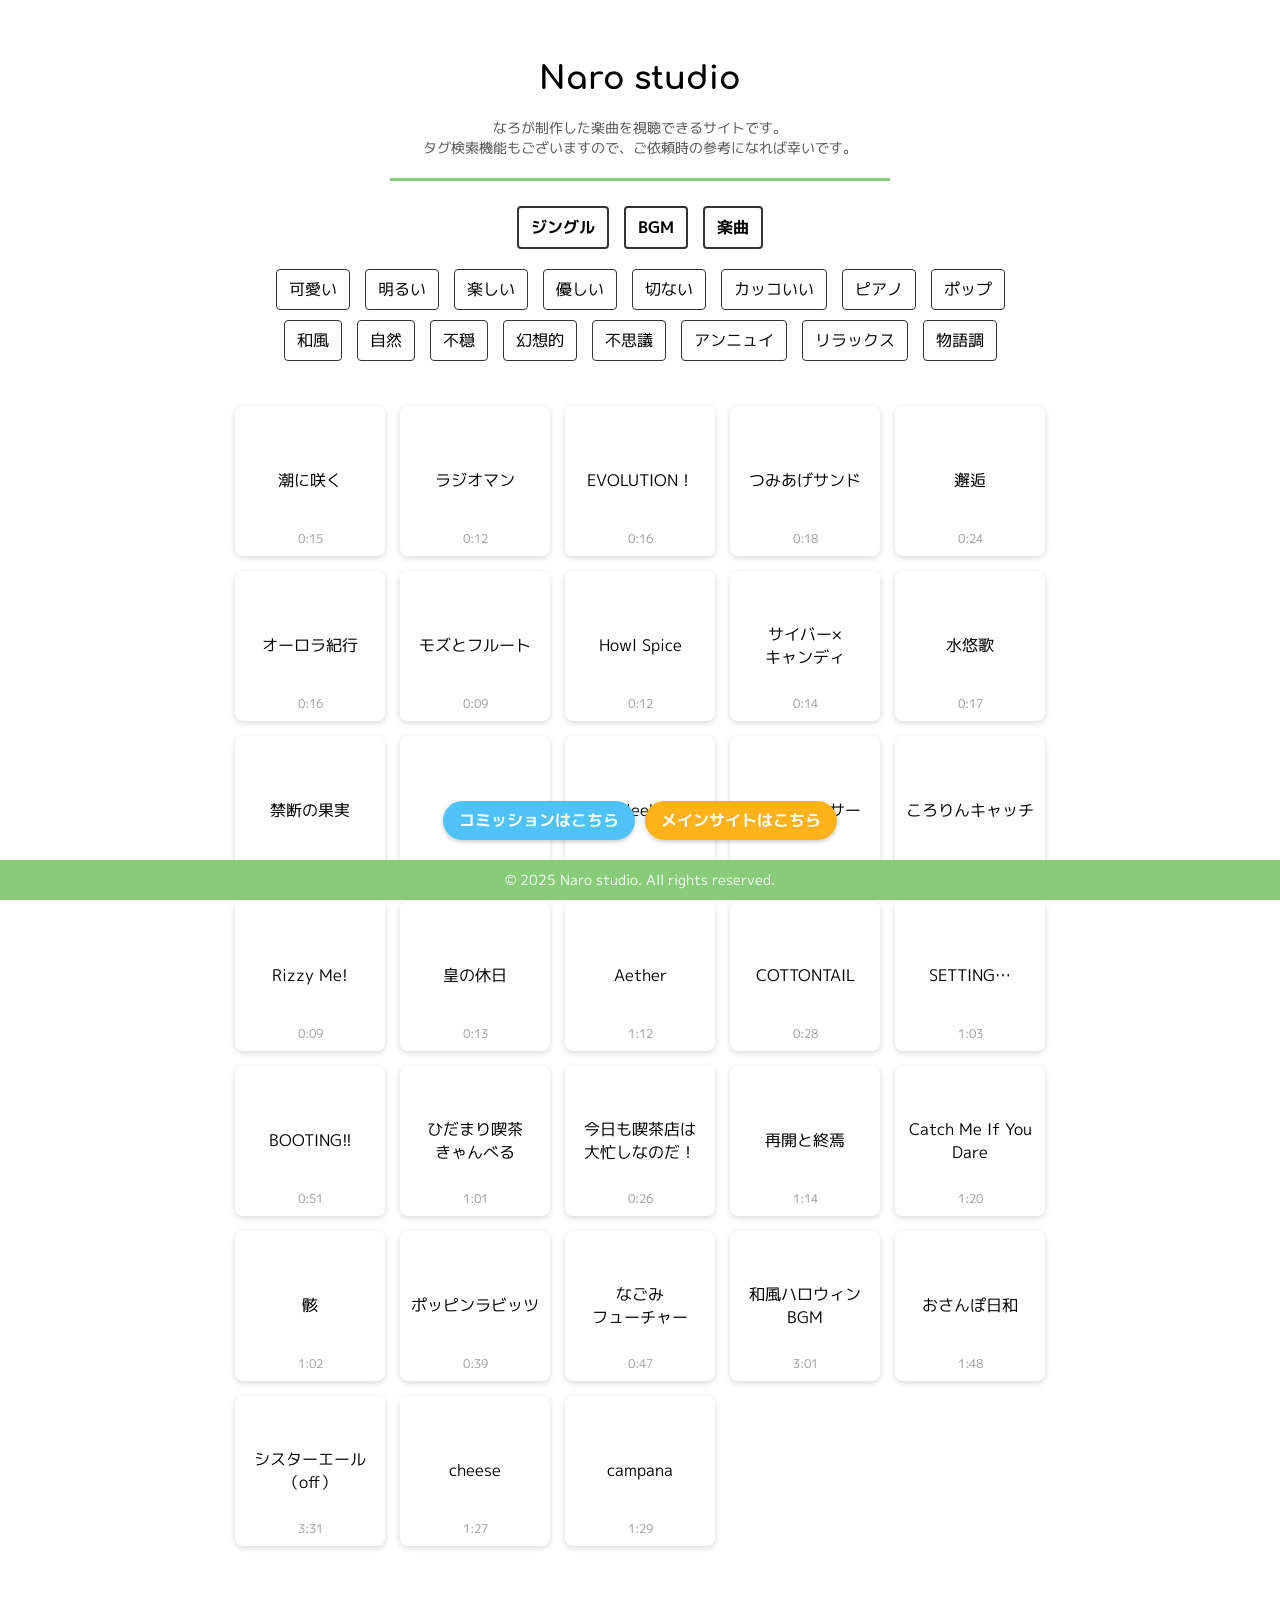
==== index.html @ 7b5757ef "Add files via upload" ====
<!DOCTYPE html> 
<html lang="ja">
<head>
  <meta charset="UTF-8" />
  <title>Naro studio</title>

  <!-- Comfortaa & M PLUS 1p フォント追加 -->
  <link href="https://fonts.googleapis.com/css2?family=Comfortaa&family=M+PLUS+1p&display=swap" rel="stylesheet">

  <style>
    body {
      font-family: 'M PLUS 1p', sans-serif;
      background: #ffffff;
      margin: 0;
      padding: 40px 0 80px;
      text-align: center;
    }
    h1 {
      font-family: 'Comfortaa', cursive;
    }
    .caption {
      margin-top: 8px;
      font-size: 14px;
      color: #555;
    }
    hr {
      border: none;
      height: 3px;
      width: 500px;
      background: #88cc7a;
      margin: 20px auto;
    }
    .tags {
      margin-bottom: 10px;
    }
    .tag-btn {
      display: inline-block;
      padding: 8px 12px;
      margin: 5px;
      border: 1px solid #333;
      border-radius: 4px;
      cursor: pointer;
      user-select: none;
    }
    .genre-btn {
      border-width: 2px;
      font-weight: bold;
    }
    .tag-btn.active {
      background: #333;
      color: #fff;
    }
    .grid {
      display: grid;
      grid-template-columns: repeat(5, 150px);
      gap: 15px;
      justify-content: center;
      margin: 20px auto;
    }
    .track {
      background: #fff;
      border: none;
      border-radius: 8px;
      width: 150px;
      height: 150px;
      display: flex;
      justify-content: center;
      align-items: center;
      cursor: pointer;
      position: relative;
      box-shadow: 0 2px 6px rgba(0,0,0,0.15);
      transition: box-shadow 0.3s ease;
    }
    .track:hover {
      background: #eee;
    }
    .track.playing {
      background: #ffffcc;
    }
    .playing-animation {
      display: none;
      position: absolute;
      bottom: 8px;
      right: 8px;
      width: 8px;
      height: 8px;
      border-radius: 50%;
      background: #99ff99;
      animation: blink 1s infinite;
    }
    @keyframes blink {
      0%, 50%, 100% { opacity: 1; }
      25%, 75% { opacity: 0; }
    }
    .duration {
      display: block;
      position: absolute;
      bottom: 8px;
      left: 50%;
      transform: translateX(-50%);
      font-size: 12px;
      color: #999;
    }
    audio { display: none; }

    .link-buttons {
      display: flex;
      justify-content: center;
      gap: 10px;
      position: fixed;
      bottom: 60px;
      left: 50%;
      transform: translateX(-50%);
      width: auto; /* 中央寄せ修正 */
    }
    .link-buttons a {
      display: inline-block;
      padding: 8px 16px;
      border-radius: 20px;
      text-decoration: none;
      font-weight: bold;
      color: white;
      box-shadow: 0 2px 4px rgba(0,0,0,0.2);
    }
    .link-buttons a.commission { background: #4FC3F7; }
    .link-buttons a.commission:hover { background: #29B6F6; }
    .link-buttons a.main-site { background: #ffb31a; }
    .link-buttons a.main-site:hover { background: orange; }

    footer {
      position: fixed;
      bottom: 0;
      left: 0;
      width: 100%;
      background: #88cc7a;
      color: #fff;
      padding: 10px 0;
      font-size: 14px;
    }
  </style>
  
</head>
<body>
<h1>Naro studio</h1>
<p class="caption">
  なろが制作した楽曲を視聴できるサイトです。
   <br>
  タグ検索機能もございますので、ご依頼時の参考になれば幸いです。
</p>

  <hr style="border: none; height: 3px; width: 500px; background: #88cc7a; margin: 20px auto;">

<div class="tags">
    <!-- 1段目: ジャンル -->
    <div class="tag-btn genre-btn" onclick="toggleTag(this)">ジングル</div>
    <div class="tag-btn genre-btn" onclick="toggleTag(this)">BGM</div>
    <div class="tag-btn genre-btn" onclick="toggleTag(this)">楽曲</div>
  </div>
    
  <div class="tags">
    <!-- 2段目: 音楽イメージ -->
    <div class="tag-btn" onclick="toggleTag(this)">可愛い</div> 
    <div class="tag-btn" onclick="toggleTag(this)">明るい</div>
    <div class="tag-btn" onclick="toggleTag(this)">楽しい</div> 
    <div class="tag-btn" onclick="toggleTag(this)">優しい</div> 
    <div class="tag-btn" onclick="toggleTag(this)">切ない</div>
    <div class="tag-btn" onclick="toggleTag(this)">カッコいい</div>
    <div class="tag-btn" onclick="toggleTag(this)">ピアノ</div>
    <div class="tag-btn" onclick="toggleTag(this)">ポップ</div>
    <br>
    <div class="tag-btn" onclick="toggleTag(this)">和風</div> 
    <div class="tag-btn" onclick="toggleTag(this)">自然</div> 
    <div class="tag-btn" onclick="toggleTag(this)">不穏</div> 
    <div class="tag-btn" onclick="toggleTag(this)">幻想的</div>
    <div class="tag-btn" onclick="toggleTag(this)">不思議</div>    
    <div class="tag-btn" onclick="toggleTag(this)">アンニュイ</div> 
    <div class="tag-btn" onclick="toggleTag(this)">リラックス</div> 
    <div class="tag-btn" onclick="toggleTag(this)">物語調</div> 
  </div>

  <div class="grid" id="trackGrid">
    <!-- 曲1-20 -->
    <!-- 各data-tagsを適切に変更してください -->
<div class="grid" id="trackGrid">
  <div class="track" data-tags="明るい 優しい 可愛い 自然 和風 幻想的 ジングル リラックス" onclick="playTrack('hamupi-')">潮に咲く
     <span class="playing-animation"></span>
    <span class="duration"></span>
    <audio id="hamupi-" src="music/hamupi-.mp3"></audio>
  </div>

   <div class="track" data-tags="ジングル カッコいい 楽しい" onclick="playTrack('ddd')">ラジオマン
     <span class="playing-animation"></span>
     <span class="duration"></span>
     <audio id="ddd" src="music/ddd.mp3"></audio>
  </div>

  <div class="track" data-tags="明るい 楽しい 可愛い ポップ ジングル" onclick="playTrack('jikiru')">EVOLUTION！
 <span class="playing-animation"></span>   
     <span class="duration"></span>
    <audio id="jikiru" src="music/jikiru.mp3"></audio>
  </div>  
  
 <div class="track" data-tags="ジングル 明るい 可愛い ピアノ ポップ リラックス 優しい" onclick="playTrack('sunatumino')">つみあげサンド
     <span class="playing-animation"></span>
 <span class="duration"></span>    
    <audio id="sunatumino" src="music/sunatumino.mp3"></audio>
  </div>  
  
  <div class="track" data-tags="優しい 切ない 自然 和風 ジングル ピアノ 物語調" onclick="playTrack('hirata')">邂逅
 <span class="playing-animation"></span>   
     <span class="duration"></span>
    <audio id="hirata" src="music/hirata.mp3"></audio>
  </div>
  
  <div class="track" data-tags="幻想的 自然 優しい" onclick="playTrack('kirakira_snow')">オーロラ紀行
 <span class="playing-animation"></span>    
 <span class="duration"></span>    
    <audio id="kirakira_snow" src="music/kirakira_snow.mp3"></audio>
  </div>

  <div class="track" data-tags="ジングル 優しい ピアノ 幻想的  リラックス 不思議" onclick="playTrack('piano_flute')">モズとフルート
     <span class="playing-animation"></span>
 <span class="duration"></span>    
    <audio id="piano_flute" src="music/piano_flute.mp3"></audio>
  </div>

  <div class="track" data-tags="ジングル 明るい 楽しい カッコいい ポップ" onclick="playTrack('sakuya')">Howl Spice
 <span class="playing-animation"></span>
 <span class="duration"></span>    
    <audio id="sakuya" src="music/sakuya.mp3"></audio>
  </div>

  <div class="track" data-tags="ジングル 明るい 楽しい 可愛い ポップ" onclick="playTrack('juna')">サイバー×
      <br>
    キャンディ
 <span class="playing-animation"></span>  
 <span class="duration"></span>    
    <audio id="juna" src="music/juna.mp3"></audio>
  </div>  
  
  <div class="track" data-tags="ジングル 明るい 優しい 可愛い 和風 自然" onclick="playTrack('suiren')">水悠歌
 <span class="playing-animation"></span>    
 <span class="duration"></span>    
    <audio id="suiren" src="music/suiren.mp3"></audio>
  </div>


  <div class="track" data-tags="ジングル 切ない 優しい ピアノ 物語調" onclick="playTrack('taketa')">禁断の果実
 <span class="playing-animation"></span>    
     <span class="duration"></span>
    <audio id="taketa" src="music/taketa.mp3"></audio>
  </div>

  <div class="track" data-tags="ジングル 優しい 和風" onclick="playTrack('wafu_yuttari')">晴る風
 <span class="playing-animation"></span>    
 <span class="duration"></span>    
    <audio id="wafu_yuttari" src="music/wafu_yuttari.mp3"></audio>
  </div>

    <div class="track" data-tags="ジングル 明るい 楽しい 可愛い ピアノ ポップ リラックス" onclick="playTrack('My Fleek Day')">My Fleek Day
     <span class="playing-animation"></span>
 <span class="duration"></span>    
    <audio id="My Fleek Day" src="music/My Fleek Day.mp3"></audio>
  </div>
  
 <div class="track" data-tags="楽しい カッコいい 明るい ジングル" onclick="playTrack('kaijo')">ブルーパンサー
 <span class="playing-animation"></span>
 <span class="duration"></span>    
    <audio id="kaijo" src="music/kaijo.mp3"></audio>
  </div>  

    <div class="track" data-tags="ジングル 明るい 優しい 可愛い ピアノ 和風" onclick="playTrack('yuiri')">ころりんキャッチ
       <span class="playing-animation"></span>
 <span class="duration"></span>      
      <audio id="yuiri" src="music/yuiri.mp3"></audio>
  </div>

    <div class="track" data-tags="ジングル 明るい 優しい 可愛い ピアノ 楽しい" onclick="playTrack('nono')">Rizzy Me!
       <span class="playing-animation"></span>
 <span class="duration"></span>      
      <audio id="nono" src="music/nono.mp3"></audio>
  </div>

    <div class="track" data-tags="ジングル 不穏 優しい 切ない ピアノ アンニュイ 不思議" onclick="playTrack('meio')">皇の休日
       <span class="playing-animation"></span>
 <span class="duration"></span>      
      <audio id="meio" src="music/meio.mp3"></audio>
  </div>
  
    <div class="track" data-tags="BGM 幻想的 可愛い 優しい 切ない リラックス" onclick="playTrack('ra-na1')">Aether
 <span class="playing-animation"></span>    
 <span class="duration"></span>    
    <audio id="ra-na1" src="music/ra-na1.mp3"></audio>
  </div>

    <div class="track" data-tags="BGM 明るい 優しい 楽しい ピアノ ポップ 可愛い 自然" onclick="playTrack('ra-na2')">COTTONTAIL
       <span class="playing-animation"></span>
 <span class="duration"></span>      
      <audio id="ra-na2" src="music/ra-na2.mp3"></audio>
  </div>  

      <div class="track" data-tags="BGM 明るい 優しい 楽しい ピアノ ポップ 可愛い 自然" onclick="playTrack('memememe_1')">SETTING…
       <span class="playing-animation"></span>
 <span class="duration"></span>      
      <audio id="memememe_1" src="music/memememe_1.mp3"></audio>
  </div>  

    <div class="track" data-tags="BGM 明るい 優しい 楽しい ピアノ ポップ 可愛い 自然" onclick="playTrack('memememe_2')">BOOTING!!
       <span class="playing-animation"></span>
 <span class="duration"></span>      
      <audio id="memememe_2" src="music/memememe_2.mp3"></audio>
  </div>  

      <div class="track" data-tags="BGM 明るい 優しい 楽しい ピアノ ポップ 可愛い" onclick="playTrack('somari1')">ひだまり喫茶
         <br>        
        きゃんべる
       <span class="playing-animation"></span>
 <span class="duration"></span>      
      <audio id="somari1" src="music/somari1.mp3"></audio>
  </div>  

    <div class="track" data-tags="BGM 明るい 楽しい ピアノ ポップ 可愛い" onclick="playTrack('somari2')">今日も喫茶店は
       <br>
      大忙しなのだ！
       <span class="playing-animation"></span>
 <span class="duration"></span>      
      <audio id="somari2" src="music/somari2.mp3"></audio>
  </div>  
    
  
<div class="track" data-tags="BGM 切ない カッコいい ピアノ 不穏 幻想的 アンニュイ 物語調 自然" onclick="playTrack('arajiru')">再開と終焉
   <span class="playing-animation"></span>
   <span class="duration"></span>
   <audio id="arajiru" src="music/arajiru.mp3"></audio>
</div>

<div class="track" data-tags="BGM  明るい 切ない カッコいい 不穏 楽しい アンニュイ 物語調" onclick="playTrack('arajiru_kaito')">Catch Me If You Dare
   <span class="playing-animation"></span>
   <span class="duration"></span>
   <audio id="arajiru_kaito" src="music/arajiru_kaito.mp3"></audio>
</div>

  <div class="track" data-tags="BGM カッコいい 不穏 幻想的 不思議 アンニュイ 物語調 " onclick="playTrack('arajiru_huon')">骸
   <span class="playing-animation"></span>
   <span class="duration"></span>
   <audio id="arajiru_huon" src="music/arajiru_huon.mp3"></audio>
</div>

  
  <div class="track" data-tags="BGM 明るい 楽しい 可愛い ポップ" onclick="playTrack('27')">ポッピンラビッツ
      <span class="duration"></span>
      <span class="playing-animation"></span>
      <audio id="27" src="music/27.mp3"></audio>
  </div>

 <div class="track" data-tags="明るい 楽しい ポップ 和風 BGM リラックス" onclick="playTrack('miyabi')">なごみ
    <br>
    フューチャー
 <span class="playing-animation"></span>    
 <span class="duration"></span>    
    <audio id="miyabi" src="music/miyabi.mp3"></audio>
  </div>
  
  <div class="track" data-tags="BGM 楽しい ポップ 和風 不穏" onclick="playTrack('yoreisai')">和風ハロウィン
     <br>
    BGM
     <span class="playing-animation"></span>
 <span class="duration"></span>    
    <audio id="yoreisai" src="music/yoreisai.mp3"></audio>
  </div>

      <div class="track" data-tags="BGM 楽曲 可愛い 優しい 明るい 優しい 楽しい ピアノ ポップ リラックス" onclick="playTrack('osanpo')">おさんぽ日和
 <span class="playing-animation"></span>
 <span class="duration"></span>        
    <audio id="osanpo" src="music/osanpo.mp3"></audio>
  </div>
  
  <div class="track" data-tags="楽曲 明るい 優しい 楽しい 可愛い ピアノ ポップ 物語調 リラックス" onclick="playTrack('sister_off')">シスターエール（off）
     <span class="playing-animation"></span>
 <span class="duration"></span>    
    <audio id="sister_off" src="music/sister_off.mp3"></audio>
  </div>
  
  <div class="track" data-tags="楽曲 明るい 楽しい 可愛い ポップ" onclick="playTrack('cheese2025')">cheese
  
 <span class="playing-animation"></span>    
 <span class="duration"></span>    
    <audio id="cheese2025" src="music/cheese2025.mp3"></audio>
  </div>

    <div class="track" data-tags="楽曲 明るい 優しい 楽しい ピアノ ポップ 可愛い" onclick="playTrack('kampana')">campana
    
       <span class="playing-animation"></span>
 <span class="duration"></span>      
      <audio id="kampana" src="music/kampana.mp3"></audio>
  </div>

  
<div class="link-buttons">
  <a href="https://tsunagu.cloud/users/nar8ran" target="_blank" class="commission">コミッションはこちら</a>
  <a href="https://lit.link/nar8ran" target="_blank" class="main-site">メインサイトはこちら</a>
</div>

  <footer>
    © 2025 Naro studio. All rights reserved.
  </footer>

<script>
 const selectedTags = [];
  let currentAudio = null;
  let currentTrackDiv = null;

  function playTrack(id) {
    const audio = document.getElementById(id);
    const trackDiv = audio.parentElement;
    const anim = trackDiv.querySelector('.playing-animation');

    if (currentAudio === audio) {
      if (!audio.paused) {
        audio.pause();
        audio.currentTime = 0;
        trackDiv.classList.remove('playing');
        if (anim) anim.style.display = 'none';
        currentAudio = null;
        currentTrackDiv = null;
      } else {
        audio.play();
        trackDiv.classList.add('playing');
        if (anim) anim.style.display = 'inline-block';
        currentAudio = audio;
        currentTrackDiv = trackDiv;
      }
    } else {
      if (currentAudio) {
        currentAudio.pause();
        currentAudio.currentTime = 0;
        if (currentTrackDiv) {
          currentTrackDiv.classList.remove('playing');
          const prevAnim = currentTrackDiv.querySelector('.playing-animation');
          if (prevAnim) prevAnim.style.display = 'none';
        }
      }
      audio.play();
      trackDiv.classList.add('playing');
      if (anim) anim.style.display = 'inline-block';
      currentAudio = audio;
      currentTrackDiv = trackDiv;
    }
  }

  function toggleTag(btn) {
    const tag = btn.textContent;
    if (btn.classList.contains('active')) {
      btn.classList.remove('active');
      const index = selectedTags.indexOf(tag);
      if (index > -1) selectedTags.splice(index, 1);
    } else {
      btn.classList.add('active');
      selectedTags.push(tag);
    }
    filterTracks();
  }

  function filterTracks() {
    const tracks = document.getElementsByClassName('track');
    for (let i = 0; i < tracks.length; i++) {
      const tags = tracks[i].getAttribute('data-tags').split(' ');
      const hasAll = selectedTags.every(t => tags.includes(t));
      tracks[i].style.display = hasAll || selectedTags.length === 0 ? '' : 'none';
    }
  }

  document.addEventListener('DOMContentLoaded', function() {
    const tracks = document.querySelectorAll('.track');
    tracks.forEach(track => {
      const audio = track.querySelector('audio');
      const durationSpan = track.querySelector('.duration');

      audio.addEventListener('loadedmetadata', () => {
        const duration = audio.duration;
        const minutes = Math.floor(duration / 60);
        const seconds = Math.floor(duration % 60).toString().padStart(2, '0');
        durationSpan.textContent = `${minutes}:${seconds}`;
      });
    });
  });
</script>
</body>
</html>
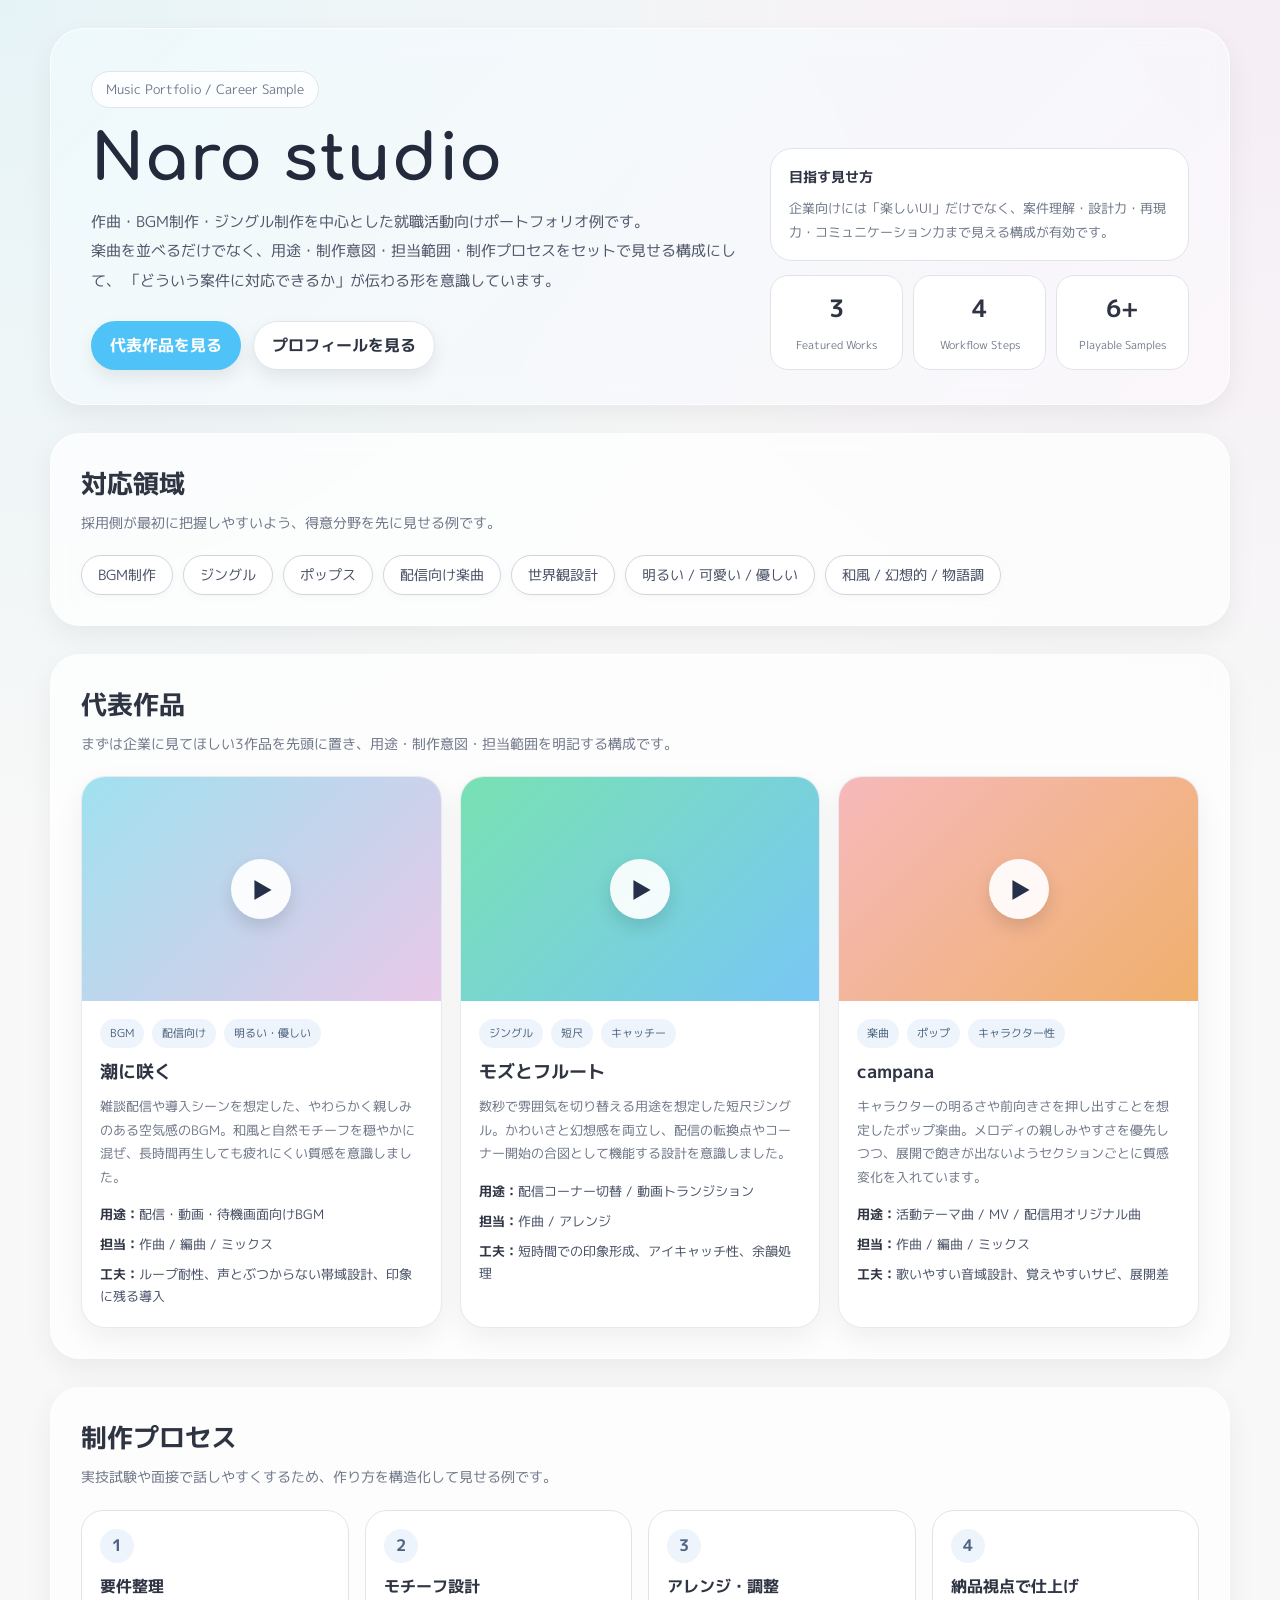
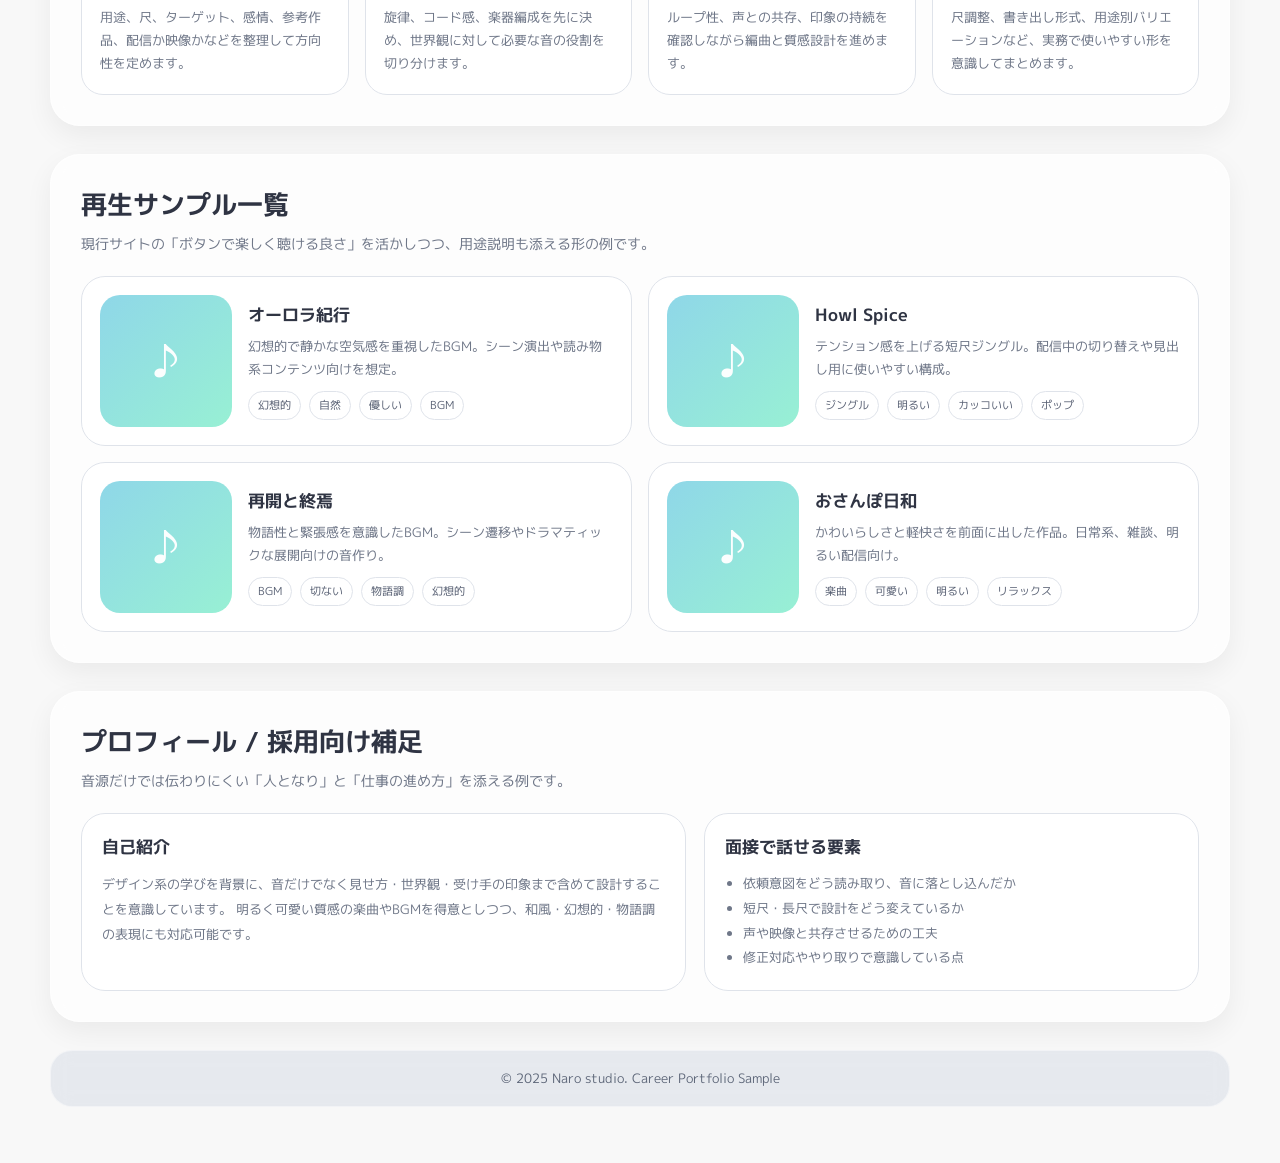
==== commit bf0f6afa: "Update index.html" ====
--- a/index.html
+++ b/index.html
@@ -1,489 +1,773 @@
-<!DOCTYPE html> 
+<!DOCTYPE html>
 <html lang="ja">
 <head>
   <meta charset="UTF-8" />
-  <title>Naro studio</title>
-
-  <!-- Comfortaa & M PLUS 1p フォント追加 -->
-  <link href="https://fonts.googleapis.com/css2?family=Comfortaa&family=M+PLUS+1p&display=swap" rel="stylesheet">
-
+  <meta name="viewport" content="width=device-width, initial-scale=1.0" />
+  <title>Naro studio | Career Portfolio Sample</title>
+  <link href="https://fonts.googleapis.com/css2?family=Comfortaa:wght@400;700&family=M+PLUS+1p:wght@400;500;700&display=swap" rel="stylesheet">
   <style>
+    :root {
+      --bg: #f8f8f8;
+      --surface: rgba(255,255,255,0.82);
+      --surface-strong: #ffffff;
+      --text: #2f3443;
+      --muted: #6f7788;
+      --line: #dfe3ea;
+      --line-strong: #cfd5df;
+      --shadow: 0 10px 28px rgba(0, 0, 0, 0.06);
+      --shadow-hover: 0 14px 30px rgba(0, 0, 0, 0.1);
+      --accent-blue: #4FC3F7;
+      --accent-yellow: #ffb31a;
+      --accent-soft: #eef4fb;
+      --featured: linear-gradient(135deg, #9fe1ef 0%, #e8c8e9 100%);
+      --featured-2: linear-gradient(135deg, #78e1b2 0%, #79c7f5 100%);
+      --featured-3: linear-gradient(135deg, #f6b9ba 0%, #f0b06c 100%);
+    }
+
+    * { box-sizing: border-box; }
+
+    html { scroll-behavior: smooth; }
+
     body {
+      margin: 0;
       font-family: 'M PLUS 1p', sans-serif;
-      background: #ffffff;
+      background:
+        radial-gradient(circle at top left, rgba(159,225,239,0.20), transparent 28%),
+        radial-gradient(circle at top right, rgba(232,200,233,0.22), transparent 26%),
+        var(--bg);
+      color: var(--text);
+      padding: 28px 20px 56px;
+    }
+
+    a { color: inherit; }
+
+    .page {
+      width: min(1180px, 100%);
+      margin: 0 auto;
+    }
+
+    .hero {
+      position: relative;
+      overflow: hidden;
+      padding: 42px 40px 34px;
+      background: rgba(255,255,255,0.72);
+      backdrop-filter: blur(12px);
+      -webkit-backdrop-filter: blur(12px);
+      border: 1px solid rgba(255,255,255,0.55);
+      border-radius: 34px;
+      box-shadow: var(--shadow);
+    }
+
+    .hero::before {
+      content: '';
+      position: absolute;
+      inset: 0;
+      background: linear-gradient(135deg, rgba(159,225,239,0.12), rgba(232,200,233,0.10));
+      pointer-events: none;
+    }
+
+    .hero-inner {
+      position: relative;
+      z-index: 1;
+      display: grid;
+      grid-template-columns: 1.4fr 0.9fr;
+      gap: 28px;
+      align-items: end;
+    }
+
+    .eyebrow {
+      display: inline-flex;
+      align-items: center;
+      gap: 10px;
+      min-height: 36px;
+      padding: 8px 14px;
+      border: 1px solid var(--line);
+      border-radius: 999px;
+      background: rgba(255,255,255,0.78);
+      color: var(--muted);
+      font-size: 13px;
+    }
+
+    h1 {
+      margin: 18px 0 14px;
+      font-family: 'Comfortaa', cursive;
+      font-size: clamp(42px, 6vw, 64px);
+      line-height: 1.05;
+      color: #222a3b;
+      letter-spacing: 0.02em;
+    }
+
+    .lead {
       margin: 0;
-      padding: 40px 0 80px;
+      max-width: 700px;
+      color: #4f5668;
+      line-height: 1.95;
+      font-size: 15px;
+    }
+
+    .hero-actions {
+      display: flex;
+      gap: 12px;
+      flex-wrap: wrap;
+      margin-top: 26px;
+    }
+
+    .btn {
+      display: inline-flex;
+      align-items: center;
+      justify-content: center;
+      min-height: 46px;
+      padding: 12px 18px;
+      border-radius: 999px;
+      text-decoration: none;
+      font-weight: 700;
+      border: 1px solid transparent;
+      box-shadow: 0 8px 18px rgba(0,0,0,0.08);
+      transition: transform 0.2s ease, box-shadow 0.2s ease, background 0.2s ease;
+    }
+
+    .btn:hover {
+      transform: translateY(-1px);
+      box-shadow: 0 12px 22px rgba(0,0,0,0.12);
+    }
+
+    .btn-primary {
+      background: var(--accent-blue);
+      color: #fff;
+    }
+
+    .btn-secondary {
+      background: #fff;
+      color: var(--text);
+      border-color: var(--line);
+    }
+
+    .hero-summary {
+      display: grid;
+      gap: 14px;
+    }
+
+    .mini-card {
+      background: rgba(255,255,255,0.88);
+      border: 1px solid var(--line);
+      border-radius: 22px;
+      padding: 18px 18px 16px;
+    }
+
+    .mini-card h3 {
+      margin: 0 0 10px;
+      font-size: 14px;
+    }
+
+    .mini-card p {
+      margin: 0;
+      font-size: 13px;
+      line-height: 1.8;
+      color: var(--muted);
+    }
+
+    .mini-metrics {
+      display: grid;
+      grid-template-columns: repeat(3, 1fr);
+      gap: 10px;
+    }
+
+    .metric {
+      background: rgba(255,255,255,0.88);
+      border: 1px solid var(--line);
+      border-radius: 18px;
+      padding: 14px 10px;
       text-align: center;
     }
-    h1 {
-      font-family: 'Comfortaa', cursive;
-    }
-    .caption {
-      margin-top: 8px;
+
+    .metric strong {
+      display: block;
+      font-size: 24px;
+      margin-bottom: 6px;
+    }
+
+    .metric span {
+      font-size: 11px;
+      color: var(--muted);
+    }
+
+    .section {
+      margin-top: 28px;
+      background: rgba(255,255,255,0.7);
+      backdrop-filter: blur(10px);
+      -webkit-backdrop-filter: blur(10px);
+      border: 1px solid rgba(255,255,255,0.55);
+      border-radius: 30px;
+      box-shadow: var(--shadow);
+      padding: 30px;
+    }
+
+    .section-header {
+      display: flex;
+      align-items: end;
+      justify-content: space-between;
+      gap: 16px;
+      margin-bottom: 20px;
+      flex-wrap: wrap;
+    }
+
+    .section-header h2 {
+      margin: 0;
+      font-size: 26px;
+    }
+
+    .section-header p {
+      margin: 8px 0 0;
+      color: var(--muted);
       font-size: 14px;
-      color: #555;
-    }
-    hr {
-      border: none;
-      height: 3px;
-      width: 500px;
-      background: #88cc7a;
-      margin: 20px auto;
-    }
-    .tags {
+      line-height: 1.8;
+    }
+
+    .chip-row {
+      display: flex;
+      flex-wrap: wrap;
+      gap: 10px;
+    }
+
+    .chip {
+      display: inline-flex;
+      align-items: center;
+      justify-content: center;
+      min-height: 40px;
+      padding: 8px 16px;
+      border-radius: 999px;
+      background: #fff;
+      border: 1px solid var(--line-strong);
+      font-size: 14px;
+      color: #495166;
+      box-shadow: 0 2px 8px rgba(0,0,0,0.03);
+    }
+
+    .featured-grid {
+      display: grid;
+      grid-template-columns: repeat(3, minmax(0, 1fr));
+      gap: 18px;
+    }
+
+    .featured-card {
+      background: var(--surface-strong);
+      border-radius: 24px;
+      overflow: hidden;
+      box-shadow: var(--shadow);
+      transition: transform 0.22s ease, box-shadow 0.22s ease;
+      border: 1px solid rgba(223,227,234,0.75);
+    }
+
+    .featured-card:hover {
+      transform: translateY(-3px);
+      box-shadow: var(--shadow-hover);
+    }
+
+    .featured-visual {
+      aspect-ratio: 16 / 10;
+      position: relative;
+      display: flex;
+      align-items: center;
+      justify-content: center;
+      color: rgba(255,255,255,0.95);
+      font-size: 54px;
+      font-weight: 700;
+    }
+
+    .featured-visual.featured-a { background: var(--featured); }
+    .featured-visual.featured-b { background: var(--featured-2); }
+    .featured-visual.featured-c { background: var(--featured-3); }
+
+    .play-badge {
+      width: 60px;
+      height: 60px;
+      border-radius: 999px;
+      background: rgba(255,255,255,0.92);
+      color: #25304a;
+      display: inline-flex;
+      align-items: center;
+      justify-content: center;
+      box-shadow: 0 8px 18px rgba(0,0,0,0.12);
+      font-size: 22px;
+    }
+
+    .play-badge::before {
+      content: '▶';
+      transform: translateX(1px);
+    }
+
+    .featured-body {
+      padding: 18px 18px 20px;
+      text-align: left;
+    }
+
+    .featured-meta {
+      display: flex;
+      gap: 8px;
+      flex-wrap: wrap;
       margin-bottom: 10px;
     }
-    .tag-btn {
-      display: inline-block;
-      padding: 8px 12px;
-      margin: 5px;
-      border: 1px solid #333;
-      border-radius: 4px;
-      cursor: pointer;
-      user-select: none;
-    }
-    .genre-btn {
-      border-width: 2px;
-      font-weight: bold;
-    }
-    .tag-btn.active {
-      background: #333;
-      color: #fff;
-    }
-    .grid {
-      display: grid;
-      grid-template-columns: repeat(5, 150px);
-      gap: 15px;
+
+    .meta-pill {
+      font-size: 11px;
+      padding: 6px 10px;
+      border-radius: 999px;
+      background: var(--accent-soft);
+      color: #49607c;
+    }
+
+    .featured-body h3 {
+      margin: 0 0 10px;
+      font-size: 18px;
+    }
+
+    .featured-body p {
+      margin: 0 0 14px;
+      color: var(--muted);
+      line-height: 1.8;
+      font-size: 13px;
+    }
+
+    .detail-list {
+      display: grid;
+      gap: 8px;
+      margin: 0;
+      padding: 0;
+      list-style: none;
+      color: #495166;
+      font-size: 13px;
+      line-height: 1.7;
+    }
+
+    .detail-list strong {
+      color: var(--text);
+    }
+
+    .workflow {
+      display: grid;
+      grid-template-columns: repeat(4, minmax(0, 1fr));
+      gap: 16px;
+    }
+
+    .step-card {
+      background: rgba(255,255,255,0.9);
+      border: 1px solid var(--line);
+      border-radius: 22px;
+      padding: 18px;
+    }
+
+    .step-number {
+      display: inline-flex;
+      width: 34px;
+      height: 34px;
+      border-radius: 999px;
+      align-items: center;
       justify-content: center;
-      margin: 20px auto;
-    }
-    .track {
+      background: var(--accent-soft);
+      color: #4e6480;
+      font-weight: 700;
+      margin-bottom: 12px;
+    }
+
+    .step-card h3 {
+      margin: 0 0 8px;
+      font-size: 16px;
+    }
+
+    .step-card p {
+      margin: 0;
+      color: var(--muted);
+      line-height: 1.8;
+      font-size: 13px;
+    }
+
+    .catalog-grid {
+      display: grid;
+      grid-template-columns: repeat(2, minmax(0, 1fr));
+      gap: 16px;
+    }
+
+    .catalog-card {
+      background: rgba(255,255,255,0.9);
+      border: 1px solid var(--line);
+      border-radius: 24px;
+      padding: 18px;
+      display: grid;
+      grid-template-columns: 132px 1fr;
+      gap: 16px;
+      align-items: center;
+    }
+
+    .catalog-thumb {
+      width: 100%;
+      aspect-ratio: 1 / 1;
+      border-radius: 20px;
+      display: flex;
+      align-items: center;
+      justify-content: center;
+      color: rgba(255,255,255,0.96);
+      font-size: 44px;
+      background: linear-gradient(135deg, #8fd7e8 0%, #98f0d4 100%);
+    }
+
+    .catalog-thumb::before {
+      content: '♪';
+    }
+
+    .catalog-card h3 {
+      margin: 0 0 8px;
+      font-size: 17px;
+    }
+
+    .catalog-card p {
+      margin: 0 0 10px;
+      font-size: 13px;
+      line-height: 1.8;
+      color: var(--muted);
+    }
+
+    .catalog-tags {
+      display: flex;
+      flex-wrap: wrap;
+      gap: 8px;
+    }
+
+    .catalog-tags span {
+      font-size: 11px;
+      padding: 5px 9px;
+      border-radius: 999px;
+      border: 1px solid var(--line);
       background: #fff;
-      border: none;
-      border-radius: 8px;
-      width: 150px;
-      height: 150px;
-      display: flex;
-      justify-content: center;
-      align-items: center;
-      cursor: pointer;
-      position: relative;
-      box-shadow: 0 2px 6px rgba(0,0,0,0.15);
-      transition: box-shadow 0.3s ease;
-    }
-    .track:hover {
-      background: #eee;
-    }
-    .track.playing {
-      background: #ffffcc;
-    }
-    .playing-animation {
-      display: none;
-      position: absolute;
-      bottom: 8px;
-      right: 8px;
-      width: 8px;
-      height: 8px;
-      border-radius: 50%;
-      background: #99ff99;
-      animation: blink 1s infinite;
-    }
-    @keyframes blink {
-      0%, 50%, 100% { opacity: 1; }
-      25%, 75% { opacity: 0; }
-    }
-    .duration {
-      display: block;
-      position: absolute;
-      bottom: 8px;
-      left: 50%;
-      transform: translateX(-50%);
-      font-size: 12px;
-      color: #999;
-    }
-    audio { display: none; }
-
-    .link-buttons {
-      display: flex;
-      justify-content: center;
-      gap: 10px;
-      position: fixed;
-      bottom: 60px;
-      left: 50%;
-      transform: translateX(-50%);
-      width: auto; /* 中央寄せ修正 */
-    }
-    .link-buttons a {
-      display: inline-block;
-      padding: 8px 16px;
-      border-radius: 20px;
-      text-decoration: none;
-      font-weight: bold;
-      color: white;
-      box-shadow: 0 2px 4px rgba(0,0,0,0.2);
-    }
-    .link-buttons a.commission { background: #4FC3F7; }
-    .link-buttons a.commission:hover { background: #29B6F6; }
-    .link-buttons a.main-site { background: #ffb31a; }
-    .link-buttons a.main-site:hover { background: orange; }
-
-    footer {
-      position: fixed;
-      bottom: 0;
-      left: 0;
-      width: 100%;
-      background: #88cc7a;
-      color: #fff;
-      padding: 10px 0;
-      font-size: 14px;
+      color: #596174;
+    }
+
+    .about-grid {
+      display: grid;
+      grid-template-columns: 1.1fr 0.9fr;
+      gap: 18px;
+    }
+
+    .about-card {
+      background: rgba(255,255,255,0.9);
+      border: 1px solid var(--line);
+      border-radius: 24px;
+      padding: 20px;
+    }
+
+    .about-card h3 {
+      margin: 0 0 12px;
+      font-size: 17px;
+    }
+
+    .about-card p,
+    .about-card li {
+      color: var(--muted);
+      line-height: 1.9;
+      font-size: 13px;
+    }
+
+    .about-card ul {
+      margin: 0;
+      padding-left: 18px;
+    }
+
+    .footer {
+      margin-top: 28px;
+      padding: 18px 22px;
+      border-radius: 22px;
+      background: rgba(223, 227, 234, 0.72);
+      backdrop-filter: blur(10px);
+      -webkit-backdrop-filter: blur(10px);
+      border: 1px solid rgba(255,255,255,0.45);
+      color: #5d6678;
+      font-size: 13px;
+      text-align: center;
+    }
+
+    @media (max-width: 980px) {
+      .hero-inner,
+      .about-grid {
+        grid-template-columns: 1fr;
+      }
+
+      .featured-grid { grid-template-columns: 1fr; }
+      .workflow { grid-template-columns: repeat(2, minmax(0, 1fr)); }
+      .catalog-grid { grid-template-columns: 1fr; }
+    }
+
+    @media (max-width: 760px) {
+      body { padding: 16px 12px 32px; }
+      .hero,
+      .section { padding: 22px 18px; border-radius: 24px; }
+      .mini-metrics { grid-template-columns: 1fr; }
+      .catalog-card { grid-template-columns: 1fr; }
+    }
+
+    @media (max-width: 520px) {
+      h1 { font-size: 42px; }
+      .hero-actions { flex-direction: column; }
+      .btn { width: 100%; }
+      .workflow { grid-template-columns: 1fr; }
+      .chip { font-size: 13px; }
+      .section-header h2 { font-size: 22px; }
     }
   </style>
-  
 </head>
 <body>
-<h1>Naro studio</h1>
-<p class="caption">
-  なろが制作した楽曲を視聴できるサイトです。
-   <br>
-  タグ検索機能もございますので、ご依頼時の参考になれば幸いです。
-</p>
-
-  <hr style="border: none; height: 3px; width: 500px; background: #88cc7a; margin: 20px auto;">
-
-<div class="tags">
-    <!-- 1段目: ジャンル -->
-    <div class="tag-btn genre-btn" onclick="toggleTag(this)">ジングル</div>
-    <div class="tag-btn genre-btn" onclick="toggleTag(this)">BGM</div>
-    <div class="tag-btn genre-btn" onclick="toggleTag(this)">楽曲</div>
+  <div class="page">
+    <header class="hero">
+      <div class="hero-inner">
+        <div>
+          <div class="eyebrow">Music Portfolio / Career Sample</div>
+          <h1>Naro studio</h1>
+          <p class="lead">
+            作曲・BGM制作・ジングル制作を中心とした就職活動向けポートフォリオ例です。<br>
+            楽曲を並べるだけでなく、用途・制作意図・担当範囲・制作プロセスをセットで見せる構成にして、
+            「どういう案件に対応できるか」が伝わる形を意識しています。
+          </p>
+          <div class="hero-actions">
+            <a class="btn btn-primary" href="#featured">代表作品を見る</a>
+            <a class="btn btn-secondary" href="#about">プロフィールを見る</a>
+          </div>
+        </div>
+
+        <div class="hero-summary">
+          <div class="mini-card">
+            <h3>目指す見せ方</h3>
+            <p>
+              企業向けには「楽しいUI」だけでなく、案件理解・設計力・再現力・コミュニケーション力まで見える構成が有効です。
+            </p>
+          </div>
+          <div class="mini-metrics">
+            <div class="metric">
+              <strong>3</strong>
+              <span>Featured Works</span>
+            </div>
+            <div class="metric">
+              <strong>4</strong>
+              <span>Workflow Steps</span>
+            </div>
+            <div class="metric">
+              <strong>6+</strong>
+              <span>Playable Samples</span>
+            </div>
+          </div>
+        </div>
+      </div>
+    </header>
+
+    <section class="section">
+      <div class="section-header">
+        <div>
+          <h2>対応領域</h2>
+          <p>採用側が最初に把握しやすいよう、得意分野を先に見せる例です。</p>
+        </div>
+      </div>
+      <div class="chip-row">
+        <span class="chip">BGM制作</span>
+        <span class="chip">ジングル</span>
+        <span class="chip">ポップス</span>
+        <span class="chip">配信向け楽曲</span>
+        <span class="chip">世界観設計</span>
+        <span class="chip">明るい / 可愛い / 優しい</span>
+        <span class="chip">和風 / 幻想的 / 物語調</span>
+      </div>
+    </section>
+
+    <section class="section" id="featured">
+      <div class="section-header">
+        <div>
+          <h2>代表作品</h2>
+          <p>まずは企業に見てほしい3作品を先頭に置き、用途・制作意図・担当範囲を明記する構成です。</p>
+        </div>
+      </div>
+
+      <div class="featured-grid">
+        <article class="featured-card">
+          <div class="featured-visual featured-a">
+            <span class="play-badge"></span>
+          </div>
+          <div class="featured-body">
+            <div class="featured-meta">
+              <span class="meta-pill">BGM</span>
+              <span class="meta-pill">配信向け</span>
+              <span class="meta-pill">明るい・優しい</span>
+            </div>
+            <h3>潮に咲く</h3>
+            <p>
+              雑談配信や導入シーンを想定した、やわらかく親しみのある空気感のBGM。和風と自然モチーフを穏やかに混ぜ、長時間再生しても疲れにくい質感を意識しました。
+            </p>
+            <ul class="detail-list">
+              <li><strong>用途：</strong>配信・動画・待機画面向けBGM</li>
+              <li><strong>担当：</strong>作曲 / 編曲 / ミックス</li>
+              <li><strong>工夫：</strong>ループ耐性、声とぶつからない帯域設計、印象に残る導入</li>
+            </ul>
+          </div>
+        </article>
+
+        <article class="featured-card">
+          <div class="featured-visual featured-b">
+            <span class="play-badge"></span>
+          </div>
+          <div class="featured-body">
+            <div class="featured-meta">
+              <span class="meta-pill">ジングル</span>
+              <span class="meta-pill">短尺</span>
+              <span class="meta-pill">キャッチー</span>
+            </div>
+            <h3>モズとフルート</h3>
+            <p>
+              数秒で雰囲気を切り替える用途を想定した短尺ジングル。かわいさと幻想感を両立し、配信の転換点やコーナー開始の合図として機能する設計を意識しました。
+            </p>
+            <ul class="detail-list">
+              <li><strong>用途：</strong>配信コーナー切替 / 動画トランジション</li>
+              <li><strong>担当：</strong>作曲 / アレンジ</li>
+              <li><strong>工夫：</strong>短時間での印象形成、アイキャッチ性、余韻処理</li>
+            </ul>
+          </div>
+        </article>
+
+        <article class="featured-card">
+          <div class="featured-visual featured-c">
+            <span class="play-badge"></span>
+          </div>
+          <div class="featured-body">
+            <div class="featured-meta">
+              <span class="meta-pill">楽曲</span>
+              <span class="meta-pill">ポップ</span>
+              <span class="meta-pill">キャラクター性</span>
+            </div>
+            <h3>campana</h3>
+            <p>
+              キャラクターの明るさや前向きさを押し出すことを想定したポップ楽曲。メロディの親しみやすさを優先しつつ、展開で飽きが出ないようセクションごとに質感変化を入れています。
+            </p>
+            <ul class="detail-list">
+              <li><strong>用途：</strong>活動テーマ曲 / MV / 配信用オリジナル曲</li>
+              <li><strong>担当：</strong>作曲 / 編曲 / ミックス</li>
+              <li><strong>工夫：</strong>歌いやすい音域設計、覚えやすいサビ、展開差</li>
+            </ul>
+          </div>
+        </article>
+      </div>
+    </section>
+
+    <section class="section">
+      <div class="section-header">
+        <div>
+          <h2>制作プロセス</h2>
+          <p>実技試験や面接で話しやすくするため、作り方を構造化して見せる例です。</p>
+        </div>
+      </div>
+      <div class="workflow">
+        <div class="step-card">
+          <div class="step-number">1</div>
+          <h3>要件整理</h3>
+          <p>用途、尺、ターゲット、感情、参考作品、配信か映像かなどを整理して方向性を定めます。</p>
+        </div>
+        <div class="step-card">
+          <div class="step-number">2</div>
+          <h3>モチーフ設計</h3>
+          <p>旋律、コード感、楽器編成を先に決め、世界観に対して必要な音の役割を切り分けます。</p>
+        </div>
+        <div class="step-card">
+          <div class="step-number">3</div>
+          <h3>アレンジ・調整</h3>
+          <p>ループ性、声との共存、印象の持続を確認しながら編曲と質感設計を進めます。</p>
+        </div>
+        <div class="step-card">
+          <div class="step-number">4</div>
+          <h3>納品視点で仕上げ</h3>
+          <p>尺調整、書き出し形式、用途別バリエーションなど、実務で使いやすい形を意識してまとめます。</p>
+        </div>
+      </div>
+    </section>
+
+    <section class="section">
+      <div class="section-header">
+        <div>
+          <h2>再生サンプル一覧</h2>
+          <p>現行サイトの「ボタンで楽しく聴ける良さ」を活かしつつ、用途説明も添える形の例です。</p>
+        </div>
+      </div>
+
+      <div class="catalog-grid">
+        <article class="catalog-card">
+          <div class="catalog-thumb"></div>
+          <div>
+            <h3>オーロラ紀行</h3>
+            <p>幻想的で静かな空気感を重視したBGM。シーン演出や読み物系コンテンツ向けを想定。</p>
+            <div class="catalog-tags">
+              <span>幻想的</span><span>自然</span><span>優しい</span><span>BGM</span>
+            </div>
+          </div>
+        </article>
+
+        <article class="catalog-card">
+          <div class="catalog-thumb"></div>
+          <div>
+            <h3>Howl Spice</h3>
+            <p>テンション感を上げる短尺ジングル。配信中の切り替えや見出し用に使いやすい構成。</p>
+            <div class="catalog-tags">
+              <span>ジングル</span><span>明るい</span><span>カッコいい</span><span>ポップ</span>
+            </div>
+          </div>
+        </article>
+
+        <article class="catalog-card">
+          <div class="catalog-thumb"></div>
+          <div>
+            <h3>再開と終焉</h3>
+            <p>物語性と緊張感を意識したBGM。シーン遷移やドラマティックな展開向けの音作り。</p>
+            <div class="catalog-tags">
+              <span>BGM</span><span>切ない</span><span>物語調</span><span>幻想的</span>
+            </div>
+          </div>
+        </article>
+
+        <article class="catalog-card">
+          <div class="catalog-thumb"></div>
+          <div>
+            <h3>おさんぽ日和</h3>
+            <p>かわいらしさと軽快さを前面に出した作品。日常系、雑談、明るい配信向け。</p>
+            <div class="catalog-tags">
+              <span>楽曲</span><span>可愛い</span><span>明るい</span><span>リラックス</span>
+            </div>
+          </div>
+        </article>
+      </div>
+    </section>
+
+    <section class="section" id="about">
+      <div class="section-header">
+        <div>
+          <h2>プロフィール / 採用向け補足</h2>
+          <p>音源だけでは伝わりにくい「人となり」と「仕事の進め方」を添える例です。</p>
+        </div>
+      </div>
+      <div class="about-grid">
+        <div class="about-card">
+          <h3>自己紹介</h3>
+          <p>
+            デザイン系の学びを背景に、音だけでなく見せ方・世界観・受け手の印象まで含めて設計することを意識しています。
+            明るく可愛い質感の楽曲やBGMを得意としつつ、和風・幻想的・物語調の表現にも対応可能です。
+          </p>
+        </div>
+        <div class="about-card">
+          <h3>面接で話せる要素</h3>
+          <ul>
+            <li>依頼意図をどう読み取り、音に落とし込んだか</li>
+            <li>短尺・長尺で設計をどう変えているか</li>
+            <li>声や映像と共存させるための工夫</li>
+            <li>修正対応ややり取りで意識している点</li>
+          </ul>
+        </div>
+      </div>
+    </section>
+
+    <div class="footer">
+      © 2025 Naro studio. Career Portfolio Sample
+    </div>
   </div>
-    
-  <div class="tags">
-    <!-- 2段目: 音楽イメージ -->
-    <div class="tag-btn" onclick="toggleTag(this)">可愛い</div> 
-    <div class="tag-btn" onclick="toggleTag(this)">明るい</div>
-    <div class="tag-btn" onclick="toggleTag(this)">楽しい</div> 
-    <div class="tag-btn" onclick="toggleTag(this)">優しい</div> 
-    <div class="tag-btn" onclick="toggleTag(this)">切ない</div>
-    <div class="tag-btn" onclick="toggleTag(this)">カッコいい</div>
-    <div class="tag-btn" onclick="toggleTag(this)">ピアノ</div>
-    <div class="tag-btn" onclick="toggleTag(this)">ポップ</div>
-    <br>
-    <div class="tag-btn" onclick="toggleTag(this)">和風</div> 
-    <div class="tag-btn" onclick="toggleTag(this)">自然</div> 
-    <div class="tag-btn" onclick="toggleTag(this)">不穏</div> 
-    <div class="tag-btn" onclick="toggleTag(this)">幻想的</div>
-    <div class="tag-btn" onclick="toggleTag(this)">不思議</div>    
-    <div class="tag-btn" onclick="toggleTag(this)">アンニュイ</div> 
-    <div class="tag-btn" onclick="toggleTag(this)">リラックス</div> 
-    <div class="tag-btn" onclick="toggleTag(this)">物語調</div> 
-  </div>
-
-  <div class="grid" id="trackGrid">
-    <!-- 曲1-20 -->
-    <!-- 各data-tagsを適切に変更してください -->
-<div class="grid" id="trackGrid">
-  <div class="track" data-tags="明るい 優しい 可愛い 自然 和風 幻想的 ジングル リラックス" onclick="playTrack('hamupi-')">潮に咲く
-     <span class="playing-animation"></span>
-    <span class="duration"></span>
-    <audio id="hamupi-" src="music/hamupi-.mp3"></audio>
-  </div>
-
-   <div class="track" data-tags="ジングル カッコいい 楽しい" onclick="playTrack('ddd')">ラジオマン
-     <span class="playing-animation"></span>
-     <span class="duration"></span>
-     <audio id="ddd" src="music/ddd.mp3"></audio>
-  </div>
-
-  <div class="track" data-tags="明るい 楽しい 可愛い ポップ ジングル" onclick="playTrack('jikiru')">EVOLUTION！
- <span class="playing-animation"></span>   
-     <span class="duration"></span>
-    <audio id="jikiru" src="music/jikiru.mp3"></audio>
-  </div>  
-  
- <div class="track" data-tags="ジングル 明るい 可愛い ピアノ ポップ リラックス 優しい" onclick="playTrack('sunatumino')">つみあげサンド
-     <span class="playing-animation"></span>
- <span class="duration"></span>    
-    <audio id="sunatumino" src="music/sunatumino.mp3"></audio>
-  </div>  
-  
-  <div class="track" data-tags="優しい 切ない 自然 和風 ジングル ピアノ 物語調" onclick="playTrack('hirata')">邂逅
- <span class="playing-animation"></span>   
-     <span class="duration"></span>
-    <audio id="hirata" src="music/hirata.mp3"></audio>
-  </div>
-  
-  <div class="track" data-tags="幻想的 自然 優しい" onclick="playTrack('kirakira_snow')">オーロラ紀行
- <span class="playing-animation"></span>    
- <span class="duration"></span>    
-    <audio id="kirakira_snow" src="music/kirakira_snow.mp3"></audio>
-  </div>
-
-  <div class="track" data-tags="ジングル 優しい ピアノ 幻想的  リラックス 不思議" onclick="playTrack('piano_flute')">モズとフルート
-     <span class="playing-animation"></span>
- <span class="duration"></span>    
-    <audio id="piano_flute" src="music/piano_flute.mp3"></audio>
-  </div>
-
-  <div class="track" data-tags="ジングル 明るい 楽しい カッコいい ポップ" onclick="playTrack('sakuya')">Howl Spice
- <span class="playing-animation"></span>
- <span class="duration"></span>    
-    <audio id="sakuya" src="music/sakuya.mp3"></audio>
-  </div>
-
-  <div class="track" data-tags="ジングル 明るい 楽しい 可愛い ポップ" onclick="playTrack('juna')">サイバー×
-      <br>
-    キャンディ
- <span class="playing-animation"></span>  
- <span class="duration"></span>    
-    <audio id="juna" src="music/juna.mp3"></audio>
-  </div>  
-  
-  <div class="track" data-tags="ジングル 明るい 優しい 可愛い 和風 自然" onclick="playTrack('suiren')">水悠歌
- <span class="playing-animation"></span>    
- <span class="duration"></span>    
-    <audio id="suiren" src="music/suiren.mp3"></audio>
-  </div>
-
-
-  <div class="track" data-tags="ジングル 切ない 優しい ピアノ 物語調" onclick="playTrack('taketa')">禁断の果実
- <span class="playing-animation"></span>    
-     <span class="duration"></span>
-    <audio id="taketa" src="music/taketa.mp3"></audio>
-  </div>
-
-  <div class="track" data-tags="ジングル 優しい 和風" onclick="playTrack('wafu_yuttari')">晴る風
- <span class="playing-animation"></span>    
- <span class="duration"></span>    
-    <audio id="wafu_yuttari" src="music/wafu_yuttari.mp3"></audio>
-  </div>
-
-    <div class="track" data-tags="ジングル 明るい 楽しい 可愛い ピアノ ポップ リラックス" onclick="playTrack('My Fleek Day')">My Fleek Day
-     <span class="playing-animation"></span>
- <span class="duration"></span>    
-    <audio id="My Fleek Day" src="music/My Fleek Day.mp3"></audio>
-  </div>
-  
- <div class="track" data-tags="楽しい カッコいい 明るい ジングル" onclick="playTrack('kaijo')">ブルーパンサー
- <span class="playing-animation"></span>
- <span class="duration"></span>    
-    <audio id="kaijo" src="music/kaijo.mp3"></audio>
-  </div>  
-
-    <div class="track" data-tags="ジングル 明るい 優しい 可愛い ピアノ 和風" onclick="playTrack('yuiri')">ころりんキャッチ
-       <span class="playing-animation"></span>
- <span class="duration"></span>      
-      <audio id="yuiri" src="music/yuiri.mp3"></audio>
-  </div>
-
-    <div class="track" data-tags="ジングル 明るい 優しい 可愛い ピアノ 楽しい" onclick="playTrack('nono')">Rizzy Me!
-       <span class="playing-animation"></span>
- <span class="duration"></span>      
-      <audio id="nono" src="music/nono.mp3"></audio>
-  </div>
-
-    <div class="track" data-tags="ジングル 不穏 優しい 切ない ピアノ アンニュイ 不思議" onclick="playTrack('meio')">皇の休日
-       <span class="playing-animation"></span>
- <span class="duration"></span>      
-      <audio id="meio" src="music/meio.mp3"></audio>
-  </div>
-  
-    <div class="track" data-tags="BGM 幻想的 可愛い 優しい 切ない リラックス" onclick="playTrack('ra-na1')">Aether
- <span class="playing-animation"></span>    
- <span class="duration"></span>    
-    <audio id="ra-na1" src="music/ra-na1.mp3"></audio>
-  </div>
-
-    <div class="track" data-tags="BGM 明るい 優しい 楽しい ピアノ ポップ 可愛い 自然" onclick="playTrack('ra-na2')">COTTONTAIL
-       <span class="playing-animation"></span>
- <span class="duration"></span>      
-      <audio id="ra-na2" src="music/ra-na2.mp3"></audio>
-  </div>  
-
-      <div class="track" data-tags="BGM 明るい 優しい 楽しい ピアノ ポップ 可愛い 自然" onclick="playTrack('memememe_1')">SETTING…
-       <span class="playing-animation"></span>
- <span class="duration"></span>      
-      <audio id="memememe_1" src="music/memememe_1.mp3"></audio>
-  </div>  
-
-    <div class="track" data-tags="BGM 明るい 優しい 楽しい ピアノ ポップ 可愛い 自然" onclick="playTrack('memememe_2')">BOOTING!!
-       <span class="playing-animation"></span>
- <span class="duration"></span>      
-      <audio id="memememe_2" src="music/memememe_2.mp3"></audio>
-  </div>  
-
-      <div class="track" data-tags="BGM 明るい 優しい 楽しい ピアノ ポップ 可愛い" onclick="playTrack('somari1')">ひだまり喫茶
-         <br>        
-        きゃんべる
-       <span class="playing-animation"></span>
- <span class="duration"></span>      
-      <audio id="somari1" src="music/somari1.mp3"></audio>
-  </div>  
-
-    <div class="track" data-tags="BGM 明るい 楽しい ピアノ ポップ 可愛い" onclick="playTrack('somari2')">今日も喫茶店は
-       <br>
-      大忙しなのだ！
-       <span class="playing-animation"></span>
- <span class="duration"></span>      
-      <audio id="somari2" src="music/somari2.mp3"></audio>
-  </div>  
-    
-  
-<div class="track" data-tags="BGM 切ない カッコいい ピアノ 不穏 幻想的 アンニュイ 物語調 自然" onclick="playTrack('arajiru')">再開と終焉
-   <span class="playing-animation"></span>
-   <span class="duration"></span>
-   <audio id="arajiru" src="music/arajiru.mp3"></audio>
-</div>
-
-<div class="track" data-tags="BGM  明るい 切ない カッコいい 不穏 楽しい アンニュイ 物語調" onclick="playTrack('arajiru_kaito')">Catch Me If You Dare
-   <span class="playing-animation"></span>
-   <span class="duration"></span>
-   <audio id="arajiru_kaito" src="music/arajiru_kaito.mp3"></audio>
-</div>
-
-  <div class="track" data-tags="BGM カッコいい 不穏 幻想的 不思議 アンニュイ 物語調 " onclick="playTrack('arajiru_huon')">骸
-   <span class="playing-animation"></span>
-   <span class="duration"></span>
-   <audio id="arajiru_huon" src="music/arajiru_huon.mp3"></audio>
-</div>
-
-  
-  <div class="track" data-tags="BGM 明るい 楽しい 可愛い ポップ" onclick="playTrack('27')">ポッピンラビッツ
-      <span class="duration"></span>
-      <span class="playing-animation"></span>
-      <audio id="27" src="music/27.mp3"></audio>
-  </div>
-
- <div class="track" data-tags="明るい 楽しい ポップ 和風 BGM リラックス" onclick="playTrack('miyabi')">なごみ
-    <br>
-    フューチャー
- <span class="playing-animation"></span>    
- <span class="duration"></span>    
-    <audio id="miyabi" src="music/miyabi.mp3"></audio>
-  </div>
-  
-  <div class="track" data-tags="BGM 楽しい ポップ 和風 不穏" onclick="playTrack('yoreisai')">和風ハロウィン
-     <br>
-    BGM
-     <span class="playing-animation"></span>
- <span class="duration"></span>    
-    <audio id="yoreisai" src="music/yoreisai.mp3"></audio>
-  </div>
-
-      <div class="track" data-tags="BGM 楽曲 可愛い 優しい 明るい 優しい 楽しい ピアノ ポップ リラックス" onclick="playTrack('osanpo')">おさんぽ日和
- <span class="playing-animation"></span>
- <span class="duration"></span>        
-    <audio id="osanpo" src="music/osanpo.mp3"></audio>
-  </div>
-  
-  <div class="track" data-tags="楽曲 明るい 優しい 楽しい 可愛い ピアノ ポップ 物語調 リラックス" onclick="playTrack('sister_off')">シスターエール（off）
-     <span class="playing-animation"></span>
- <span class="duration"></span>    
-    <audio id="sister_off" src="music/sister_off.mp3"></audio>
-  </div>
-  
-  <div class="track" data-tags="楽曲 明るい 楽しい 可愛い ポップ" onclick="playTrack('cheese2025')">cheese
-  
- <span class="playing-animation"></span>    
- <span class="duration"></span>    
-    <audio id="cheese2025" src="music/cheese2025.mp3"></audio>
-  </div>
-
-    <div class="track" data-tags="楽曲 明るい 優しい 楽しい ピアノ ポップ 可愛い" onclick="playTrack('kampana')">campana
-    
-       <span class="playing-animation"></span>
- <span class="duration"></span>      
-      <audio id="kampana" src="music/kampana.mp3"></audio>
-  </div>
-
-  
-<div class="link-buttons">
-  <a href="https://tsunagu.cloud/users/nar8ran" target="_blank" class="commission">コミッションはこちら</a>
-  <a href="https://lit.link/nar8ran" target="_blank" class="main-site">メインサイトはこちら</a>
-</div>
-
-  <footer>
-    © 2025 Naro studio. All rights reserved.
-  </footer>
-
-<script>
- const selectedTags = [];
-  let currentAudio = null;
-  let currentTrackDiv = null;
-
-  function playTrack(id) {
-    const audio = document.getElementById(id);
-    const trackDiv = audio.parentElement;
-    const anim = trackDiv.querySelector('.playing-animation');
-
-    if (currentAudio === audio) {
-      if (!audio.paused) {
-        audio.pause();
-        audio.currentTime = 0;
-        trackDiv.classList.remove('playing');
-        if (anim) anim.style.display = 'none';
-        currentAudio = null;
-        currentTrackDiv = null;
-      } else {
-        audio.play();
-        trackDiv.classList.add('playing');
-        if (anim) anim.style.display = 'inline-block';
-        currentAudio = audio;
-        currentTrackDiv = trackDiv;
-      }
-    } else {
-      if (currentAudio) {
-        currentAudio.pause();
-        currentAudio.currentTime = 0;
-        if (currentTrackDiv) {
-          currentTrackDiv.classList.remove('playing');
-          const prevAnim = currentTrackDiv.querySelector('.playing-animation');
-          if (prevAnim) prevAnim.style.display = 'none';
-        }
-      }
-      audio.play();
-      trackDiv.classList.add('playing');
-      if (anim) anim.style.display = 'inline-block';
-      currentAudio = audio;
-      currentTrackDiv = trackDiv;
-    }
-  }
-
-  function toggleTag(btn) {
-    const tag = btn.textContent;
-    if (btn.classList.contains('active')) {
-      btn.classList.remove('active');
-      const index = selectedTags.indexOf(tag);
-      if (index > -1) selectedTags.splice(index, 1);
-    } else {
-      btn.classList.add('active');
-      selectedTags.push(tag);
-    }
-    filterTracks();
-  }
-
-  function filterTracks() {
-    const tracks = document.getElementsByClassName('track');
-    for (let i = 0; i < tracks.length; i++) {
-      const tags = tracks[i].getAttribute('data-tags').split(' ');
-      const hasAll = selectedTags.every(t => tags.includes(t));
-      tracks[i].style.display = hasAll || selectedTags.length === 0 ? '' : 'none';
-    }
-  }
-
-  document.addEventListener('DOMContentLoaded', function() {
-    const tracks = document.querySelectorAll('.track');
-    tracks.forEach(track => {
-      const audio = track.querySelector('audio');
-      const durationSpan = track.querySelector('.duration');
-
-      audio.addEventListener('loadedmetadata', () => {
-        const duration = audio.duration;
-        const minutes = Math.floor(duration / 60);
-        const seconds = Math.floor(duration % 60).toString().padStart(2, '0');
-        durationSpan.textContent = `${minutes}:${seconds}`;
-      });
-    });
-  });
-</script>
 </body>
 </html>
+
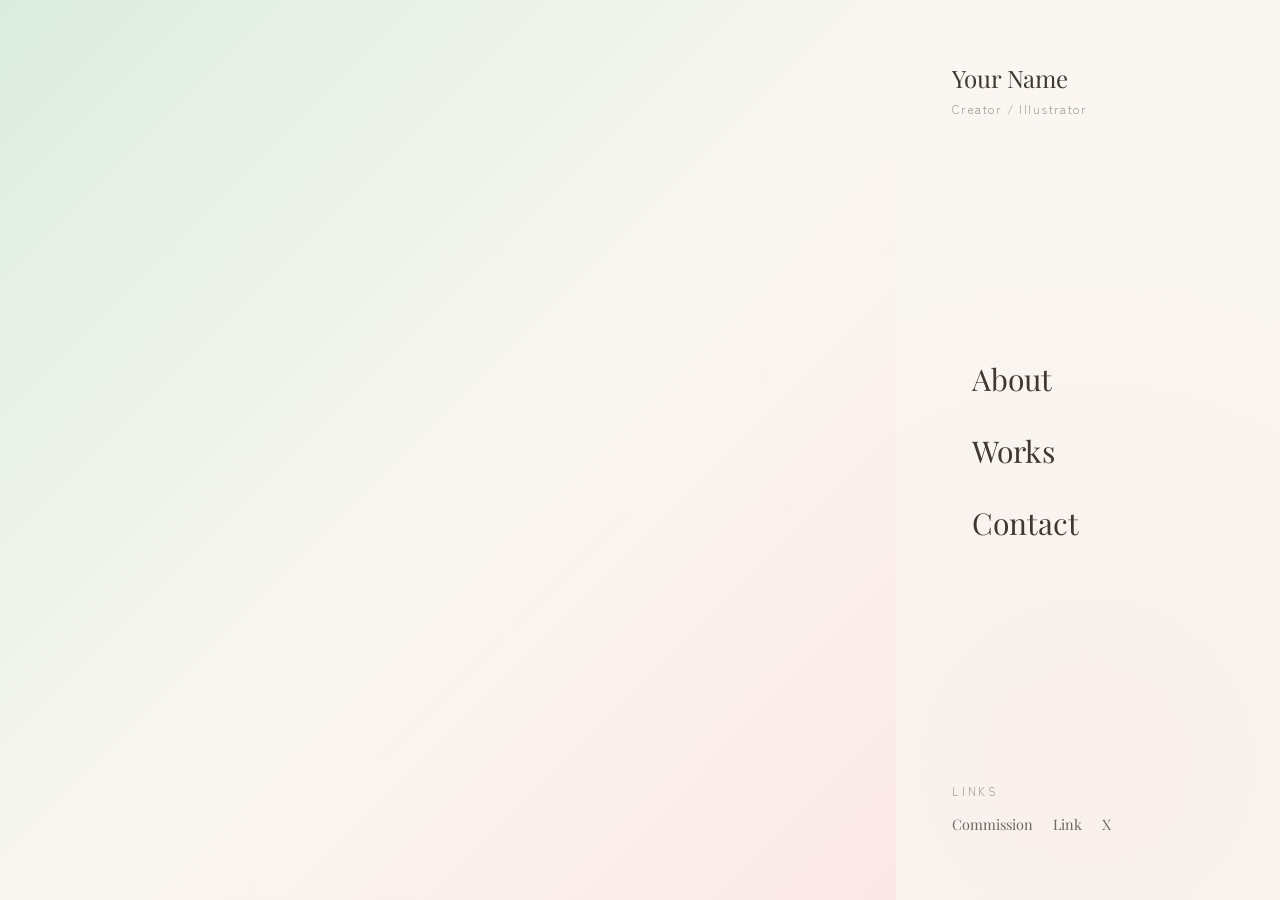
==== commit c4f63bf6: "Initial commit: ポートフォリオ静的サイト（4ページ） Co-Authored-By: Claude Opus 4.8 <noreply@anthropic.com>" ====
--- a/index.html
+++ b/index.html
@@ -1,773 +1,74 @@
-<!DOCTYPE html>
+<!doctype html>
 <html lang="ja">
-<head>
-  <meta charset="UTF-8" />
-  <meta name="viewport" content="width=device-width, initial-scale=1.0" />
-  <title>Naro studio | Career Portfolio Sample</title>
-  <link href="https://fonts.googleapis.com/css2?family=Comfortaa:wght@400;700&family=M+PLUS+1p:wght@400;500;700&display=swap" rel="stylesheet">
-  <style>
-    :root {
-      --bg: #f8f8f8;
-      --surface: rgba(255,255,255,0.82);
-      --surface-strong: #ffffff;
-      --text: #2f3443;
-      --muted: #6f7788;
-      --line: #dfe3ea;
-      --line-strong: #cfd5df;
-      --shadow: 0 10px 28px rgba(0, 0, 0, 0.06);
-      --shadow-hover: 0 14px 30px rgba(0, 0, 0, 0.1);
-      --accent-blue: #4FC3F7;
-      --accent-yellow: #ffb31a;
-      --accent-soft: #eef4fb;
-      --featured: linear-gradient(135deg, #9fe1ef 0%, #e8c8e9 100%);
-      --featured-2: linear-gradient(135deg, #78e1b2 0%, #79c7f5 100%);
-      --featured-3: linear-gradient(135deg, #f6b9ba 0%, #f0b06c 100%);
-    }
+  <head>
+    <meta charset="utf-8" />
+    <meta name="viewport" content="width=device-width, initial-scale=1" />
+    <!-- TODO: サイト名・説明を差し替え -->
+    <title>Your Name — Portfolio</title>
+    <meta
+      name="description"
+      content="一次創作とVTuber向けの創作活動をしているクリエイターのポートフォリオサイトです。"
+    />
+    <link rel="preconnect" href="https://fonts.googleapis.com" />
+    <link rel="preconnect" href="https://fonts.gstatic.com" crossorigin />
+    <link
+      href="https://fonts.googleapis.com/css2?family=Playfair+Display:wght@400;500;600;700&family=Zen+Maru+Gothic:wght@400;500;700&display=swap"
+      rel="stylesheet"
+    />
+    <link rel="stylesheet" href="style.css" />
+  </head>
+  <body>
+    <main class="home bg-paper">
+      <!-- ============ ヒーロー（動画・ランダム切り替え） ============ -->
+      <!-- 動画を増やす/変えるときは <video class="hero__slide"> を増減し、
+           src を movie/ 内のファイル名に。muted playsinline は自動再生に必要です。
+           （音を鳴らす自動再生はブラウザ側で禁止されているため muted 必須） -->
+      <section class="hero" id="hero">
+        <video
+          class="hero__slide is-active"
+          src="movie/L2DIdol.mp4"
+          autoplay
+          muted
+          playsinline
+          preload="auto"
+        ></video>
+        <video
+          class="hero__slide"
+          src="movie/L2Dkemo.mp4"
+          muted
+          playsinline
+          preload="metadata"
+        ></video>
+      </section>
 
-    * { box-sizing: border-box; }
-
-    html { scroll-behavior: smooth; }
-
-    body {
-      margin: 0;
-      font-family: 'M PLUS 1p', sans-serif;
-      background:
-        radial-gradient(circle at top left, rgba(159,225,239,0.20), transparent 28%),
-        radial-gradient(circle at top right, rgba(232,200,233,0.22), transparent 26%),
-        var(--bg);
-      color: var(--text);
-      padding: 28px 20px 56px;
-    }
-
-    a { color: inherit; }
-
-    .page {
-      width: min(1180px, 100%);
-      margin: 0 auto;
-    }
-
-    .hero {
-      position: relative;
-      overflow: hidden;
-      padding: 42px 40px 34px;
-      background: rgba(255,255,255,0.72);
-      backdrop-filter: blur(12px);
-      -webkit-backdrop-filter: blur(12px);
-      border: 1px solid rgba(255,255,255,0.55);
-      border-radius: 34px;
-      box-shadow: var(--shadow);
-    }
-
-    .hero::before {
-      content: '';
-      position: absolute;
-      inset: 0;
-      background: linear-gradient(135deg, rgba(159,225,239,0.12), rgba(232,200,233,0.10));
-      pointer-events: none;
-    }
-
-    .hero-inner {
-      position: relative;
-      z-index: 1;
-      display: grid;
-      grid-template-columns: 1.4fr 0.9fr;
-      gap: 28px;
-      align-items: end;
-    }
-
-    .eyebrow {
-      display: inline-flex;
-      align-items: center;
-      gap: 10px;
-      min-height: 36px;
-      padding: 8px 14px;
-      border: 1px solid var(--line);
-      border-radius: 999px;
-      background: rgba(255,255,255,0.78);
-      color: var(--muted);
-      font-size: 13px;
-    }
-
-    h1 {
-      margin: 18px 0 14px;
-      font-family: 'Comfortaa', cursive;
-      font-size: clamp(42px, 6vw, 64px);
-      line-height: 1.05;
-      color: #222a3b;
-      letter-spacing: 0.02em;
-    }
-
-    .lead {
-      margin: 0;
-      max-width: 700px;
-      color: #4f5668;
-      line-height: 1.95;
-      font-size: 15px;
-    }
-
-    .hero-actions {
-      display: flex;
-      gap: 12px;
-      flex-wrap: wrap;
-      margin-top: 26px;
-    }
-
-    .btn {
-      display: inline-flex;
-      align-items: center;
-      justify-content: center;
-      min-height: 46px;
-      padding: 12px 18px;
-      border-radius: 999px;
-      text-decoration: none;
-      font-weight: 700;
-      border: 1px solid transparent;
-      box-shadow: 0 8px 18px rgba(0,0,0,0.08);
-      transition: transform 0.2s ease, box-shadow 0.2s ease, background 0.2s ease;
-    }
-
-    .btn:hover {
-      transform: translateY(-1px);
-      box-shadow: 0 12px 22px rgba(0,0,0,0.12);
-    }
-
-    .btn-primary {
-      background: var(--accent-blue);
-      color: #fff;
-    }
-
-    .btn-secondary {
-      background: #fff;
-      color: var(--text);
-      border-color: var(--line);
-    }
-
-    .hero-summary {
-      display: grid;
-      gap: 14px;
-    }
-
-    .mini-card {
-      background: rgba(255,255,255,0.88);
-      border: 1px solid var(--line);
-      border-radius: 22px;
-      padding: 18px 18px 16px;
-    }
-
-    .mini-card h3 {
-      margin: 0 0 10px;
-      font-size: 14px;
-    }
-
-    .mini-card p {
-      margin: 0;
-      font-size: 13px;
-      line-height: 1.8;
-      color: var(--muted);
-    }
-
-    .mini-metrics {
-      display: grid;
-      grid-template-columns: repeat(3, 1fr);
-      gap: 10px;
-    }
-
-    .metric {
-      background: rgba(255,255,255,0.88);
-      border: 1px solid var(--line);
-      border-radius: 18px;
-      padding: 14px 10px;
-      text-align: center;
-    }
-
-    .metric strong {
-      display: block;
-      font-size: 24px;
-      margin-bottom: 6px;
-    }
-
-    .metric span {
-      font-size: 11px;
-      color: var(--muted);
-    }
-
-    .section {
-      margin-top: 28px;
-      background: rgba(255,255,255,0.7);
-      backdrop-filter: blur(10px);
-      -webkit-backdrop-filter: blur(10px);
-      border: 1px solid rgba(255,255,255,0.55);
-      border-radius: 30px;
-      box-shadow: var(--shadow);
-      padding: 30px;
-    }
-
-    .section-header {
-      display: flex;
-      align-items: end;
-      justify-content: space-between;
-      gap: 16px;
-      margin-bottom: 20px;
-      flex-wrap: wrap;
-    }
-
-    .section-header h2 {
-      margin: 0;
-      font-size: 26px;
-    }
-
-    .section-header p {
-      margin: 8px 0 0;
-      color: var(--muted);
-      font-size: 14px;
-      line-height: 1.8;
-    }
-
-    .chip-row {
-      display: flex;
-      flex-wrap: wrap;
-      gap: 10px;
-    }
-
-    .chip {
-      display: inline-flex;
-      align-items: center;
-      justify-content: center;
-      min-height: 40px;
-      padding: 8px 16px;
-      border-radius: 999px;
-      background: #fff;
-      border: 1px solid var(--line-strong);
-      font-size: 14px;
-      color: #495166;
-      box-shadow: 0 2px 8px rgba(0,0,0,0.03);
-    }
-
-    .featured-grid {
-      display: grid;
-      grid-template-columns: repeat(3, minmax(0, 1fr));
-      gap: 18px;
-    }
-
-    .featured-card {
-      background: var(--surface-strong);
-      border-radius: 24px;
-      overflow: hidden;
-      box-shadow: var(--shadow);
-      transition: transform 0.22s ease, box-shadow 0.22s ease;
-      border: 1px solid rgba(223,227,234,0.75);
-    }
-
-    .featured-card:hover {
-      transform: translateY(-3px);
-      box-shadow: var(--shadow-hover);
-    }
-
-    .featured-visual {
-      aspect-ratio: 16 / 10;
-      position: relative;
-      display: flex;
-      align-items: center;
-      justify-content: center;
-      color: rgba(255,255,255,0.95);
-      font-size: 54px;
-      font-weight: 700;
-    }
-
-    .featured-visual.featured-a { background: var(--featured); }
-    .featured-visual.featured-b { background: var(--featured-2); }
-    .featured-visual.featured-c { background: var(--featured-3); }
-
-    .play-badge {
-      width: 60px;
-      height: 60px;
-      border-radius: 999px;
-      background: rgba(255,255,255,0.92);
-      color: #25304a;
-      display: inline-flex;
-      align-items: center;
-      justify-content: center;
-      box-shadow: 0 8px 18px rgba(0,0,0,0.12);
-      font-size: 22px;
-    }
-
-    .play-badge::before {
-      content: '▶';
-      transform: translateX(1px);
-    }
-
-    .featured-body {
-      padding: 18px 18px 20px;
-      text-align: left;
-    }
-
-    .featured-meta {
-      display: flex;
-      gap: 8px;
-      flex-wrap: wrap;
-      margin-bottom: 10px;
-    }
-
-    .meta-pill {
-      font-size: 11px;
-      padding: 6px 10px;
-      border-radius: 999px;
-      background: var(--accent-soft);
-      color: #49607c;
-    }
-
-    .featured-body h3 {
-      margin: 0 0 10px;
-      font-size: 18px;
-    }
-
-    .featured-body p {
-      margin: 0 0 14px;
-      color: var(--muted);
-      line-height: 1.8;
-      font-size: 13px;
-    }
-
-    .detail-list {
-      display: grid;
-      gap: 8px;
-      margin: 0;
-      padding: 0;
-      list-style: none;
-      color: #495166;
-      font-size: 13px;
-      line-height: 1.7;
-    }
-
-    .detail-list strong {
-      color: var(--text);
-    }
-
-    .workflow {
-      display: grid;
-      grid-template-columns: repeat(4, minmax(0, 1fr));
-      gap: 16px;
-    }
-
-    .step-card {
-      background: rgba(255,255,255,0.9);
-      border: 1px solid var(--line);
-      border-radius: 22px;
-      padding: 18px;
-    }
-
-    .step-number {
-      display: inline-flex;
-      width: 34px;
-      height: 34px;
-      border-radius: 999px;
-      align-items: center;
-      justify-content: center;
-      background: var(--accent-soft);
-      color: #4e6480;
-      font-weight: 700;
-      margin-bottom: 12px;
-    }
-
-    .step-card h3 {
-      margin: 0 0 8px;
-      font-size: 16px;
-    }
-
-    .step-card p {
-      margin: 0;
-      color: var(--muted);
-      line-height: 1.8;
-      font-size: 13px;
-    }
-
-    .catalog-grid {
-      display: grid;
-      grid-template-columns: repeat(2, minmax(0, 1fr));
-      gap: 16px;
-    }
-
-    .catalog-card {
-      background: rgba(255,255,255,0.9);
-      border: 1px solid var(--line);
-      border-radius: 24px;
-      padding: 18px;
-      display: grid;
-      grid-template-columns: 132px 1fr;
-      gap: 16px;
-      align-items: center;
-    }
-
-    .catalog-thumb {
-      width: 100%;
-      aspect-ratio: 1 / 1;
-      border-radius: 20px;
-      display: flex;
-      align-items: center;
-      justify-content: center;
-      color: rgba(255,255,255,0.96);
-      font-size: 44px;
-      background: linear-gradient(135deg, #8fd7e8 0%, #98f0d4 100%);
-    }
-
-    .catalog-thumb::before {
-      content: '♪';
-    }
-
-    .catalog-card h3 {
-      margin: 0 0 8px;
-      font-size: 17px;
-    }
-
-    .catalog-card p {
-      margin: 0 0 10px;
-      font-size: 13px;
-      line-height: 1.8;
-      color: var(--muted);
-    }
-
-    .catalog-tags {
-      display: flex;
-      flex-wrap: wrap;
-      gap: 8px;
-    }
-
-    .catalog-tags span {
-      font-size: 11px;
-      padding: 5px 9px;
-      border-radius: 999px;
-      border: 1px solid var(--line);
-      background: #fff;
-      color: #596174;
-    }
-
-    .about-grid {
-      display: grid;
-      grid-template-columns: 1.1fr 0.9fr;
-      gap: 18px;
-    }
-
-    .about-card {
-      background: rgba(255,255,255,0.9);
-      border: 1px solid var(--line);
-      border-radius: 24px;
-      padding: 20px;
-    }
-
-    .about-card h3 {
-      margin: 0 0 12px;
-      font-size: 17px;
-    }
-
-    .about-card p,
-    .about-card li {
-      color: var(--muted);
-      line-height: 1.9;
-      font-size: 13px;
-    }
-
-    .about-card ul {
-      margin: 0;
-      padding-left: 18px;
-    }
-
-    .footer {
-      margin-top: 28px;
-      padding: 18px 22px;
-      border-radius: 22px;
-      background: rgba(223, 227, 234, 0.72);
-      backdrop-filter: blur(10px);
-      -webkit-backdrop-filter: blur(10px);
-      border: 1px solid rgba(255,255,255,0.45);
-      color: #5d6678;
-      font-size: 13px;
-      text-align: center;
-    }
-
-    @media (max-width: 980px) {
-      .hero-inner,
-      .about-grid {
-        grid-template-columns: 1fr;
-      }
-
-      .featured-grid { grid-template-columns: 1fr; }
-      .workflow { grid-template-columns: repeat(2, minmax(0, 1fr)); }
-      .catalog-grid { grid-template-columns: 1fr; }
-    }
-
-    @media (max-width: 760px) {
-      body { padding: 16px 12px 32px; }
-      .hero,
-      .section { padding: 22px 18px; border-radius: 24px; }
-      .mini-metrics { grid-template-columns: 1fr; }
-      .catalog-card { grid-template-columns: 1fr; }
-    }
-
-    @media (max-width: 520px) {
-      h1 { font-size: 42px; }
-      .hero-actions { flex-direction: column; }
-      .btn { width: 100%; }
-      .workflow { grid-template-columns: 1fr; }
-      .chip { font-size: 13px; }
-      .section-header h2 { font-size: 22px; }
-    }
-  </style>
-</head>
-<body>
-  <div class="page">
-    <header class="hero">
-      <div class="hero-inner">
-        <div>
-          <div class="eyebrow">Music Portfolio / Career Sample</div>
-          <h1>Naro studio</h1>
-          <p class="lead">
-            作曲・BGM制作・ジングル制作を中心とした就職活動向けポートフォリオ例です。<br>
-            楽曲を並べるだけでなく、用途・制作意図・担当範囲・制作プロセスをセットで見せる構成にして、
-            「どういう案件に対応できるか」が伝わる形を意識しています。
-          </p>
-          <div class="hero-actions">
-            <a class="btn btn-primary" href="#featured">代表作品を見る</a>
-            <a class="btn btn-secondary" href="#about">プロフィールを見る</a>
-          </div>
+      <!-- ============ 右サイドのナビ ============ -->
+      <aside class="home-side">
+        <div class="home-brand">
+          <a href="index.html">
+            <!-- TODO: お名前・肩書き -->
+            <div class="home-brand__name">Your Name</div>
+            <div class="home-brand__role">Creator / Illustrator</div>
+          </a>
         </div>
 
-        <div class="hero-summary">
-          <div class="mini-card">
-            <h3>目指す見せ方</h3>
-            <p>
-              企業向けには「楽しいUI」だけでなく、案件理解・設計力・再現力・コミュニケーション力まで見える構成が有効です。
-            </p>
-          </div>
-          <div class="mini-metrics">
-            <div class="metric">
-              <strong>3</strong>
-              <span>Featured Works</span>
-            </div>
-            <div class="metric">
-              <strong>4</strong>
-              <span>Workflow Steps</span>
-            </div>
-            <div class="metric">
-              <strong>6+</strong>
-              <span>Playable Samples</span>
-            </div>
-          </div>
+        <nav class="home-nav">
+          <a href="about.html">About</a>
+          <a href="works.html">Works</a>
+          <a href="contact.html">Contact</a>
+        </nav>
+
+        <div class="home-links">
+          <div class="home-links__label">Links</div>
+          <!-- TODO: href を実際のURLに。使わないリンクは行ごと削除してください -->
+          <nav class="home-links__list">
+            <a href="#" target="_blank" rel="noreferrer">Commission</a>
+            <a href="#" target="_blank" rel="noreferrer">Link</a>
+            <a href="#" target="_blank" rel="noreferrer">X</a>
+          </nav>
         </div>
-      </div>
-    </header>
+      </aside>
+    </main>
 
-    <section class="section">
-      <div class="section-header">
-        <div>
-          <h2>対応領域</h2>
-          <p>採用側が最初に把握しやすいよう、得意分野を先に見せる例です。</p>
-        </div>
-      </div>
-      <div class="chip-row">
-        <span class="chip">BGM制作</span>
-        <span class="chip">ジングル</span>
-        <span class="chip">ポップス</span>
-        <span class="chip">配信向け楽曲</span>
-        <span class="chip">世界観設計</span>
-        <span class="chip">明るい / 可愛い / 優しい</span>
-        <span class="chip">和風 / 幻想的 / 物語調</span>
-      </div>
-    </section>
-
-    <section class="section" id="featured">
-      <div class="section-header">
-        <div>
-          <h2>代表作品</h2>
-          <p>まずは企業に見てほしい3作品を先頭に置き、用途・制作意図・担当範囲を明記する構成です。</p>
-        </div>
-      </div>
-
-      <div class="featured-grid">
-        <article class="featured-card">
-          <div class="featured-visual featured-a">
-            <span class="play-badge"></span>
-          </div>
-          <div class="featured-body">
-            <div class="featured-meta">
-              <span class="meta-pill">BGM</span>
-              <span class="meta-pill">配信向け</span>
-              <span class="meta-pill">明るい・優しい</span>
-            </div>
-            <h3>潮に咲く</h3>
-            <p>
-              雑談配信や導入シーンを想定した、やわらかく親しみのある空気感のBGM。和風と自然モチーフを穏やかに混ぜ、長時間再生しても疲れにくい質感を意識しました。
-            </p>
-            <ul class="detail-list">
-              <li><strong>用途：</strong>配信・動画・待機画面向けBGM</li>
-              <li><strong>担当：</strong>作曲 / 編曲 / ミックス</li>
-              <li><strong>工夫：</strong>ループ耐性、声とぶつからない帯域設計、印象に残る導入</li>
-            </ul>
-          </div>
-        </article>
-
-        <article class="featured-card">
-          <div class="featured-visual featured-b">
-            <span class="play-badge"></span>
-          </div>
-          <div class="featured-body">
-            <div class="featured-meta">
-              <span class="meta-pill">ジングル</span>
-              <span class="meta-pill">短尺</span>
-              <span class="meta-pill">キャッチー</span>
-            </div>
-            <h3>モズとフルート</h3>
-            <p>
-              数秒で雰囲気を切り替える用途を想定した短尺ジングル。かわいさと幻想感を両立し、配信の転換点やコーナー開始の合図として機能する設計を意識しました。
-            </p>
-            <ul class="detail-list">
-              <li><strong>用途：</strong>配信コーナー切替 / 動画トランジション</li>
-              <li><strong>担当：</strong>作曲 / アレンジ</li>
-              <li><strong>工夫：</strong>短時間での印象形成、アイキャッチ性、余韻処理</li>
-            </ul>
-          </div>
-        </article>
-
-        <article class="featured-card">
-          <div class="featured-visual featured-c">
-            <span class="play-badge"></span>
-          </div>
-          <div class="featured-body">
-            <div class="featured-meta">
-              <span class="meta-pill">楽曲</span>
-              <span class="meta-pill">ポップ</span>
-              <span class="meta-pill">キャラクター性</span>
-            </div>
-            <h3>campana</h3>
-            <p>
-              キャラクターの明るさや前向きさを押し出すことを想定したポップ楽曲。メロディの親しみやすさを優先しつつ、展開で飽きが出ないようセクションごとに質感変化を入れています。
-            </p>
-            <ul class="detail-list">
-              <li><strong>用途：</strong>活動テーマ曲 / MV / 配信用オリジナル曲</li>
-              <li><strong>担当：</strong>作曲 / 編曲 / ミックス</li>
-              <li><strong>工夫：</strong>歌いやすい音域設計、覚えやすいサビ、展開差</li>
-            </ul>
-          </div>
-        </article>
-      </div>
-    </section>
-
-    <section class="section">
-      <div class="section-header">
-        <div>
-          <h2>制作プロセス</h2>
-          <p>実技試験や面接で話しやすくするため、作り方を構造化して見せる例です。</p>
-        </div>
-      </div>
-      <div class="workflow">
-        <div class="step-card">
-          <div class="step-number">1</div>
-          <h3>要件整理</h3>
-          <p>用途、尺、ターゲット、感情、参考作品、配信か映像かなどを整理して方向性を定めます。</p>
-        </div>
-        <div class="step-card">
-          <div class="step-number">2</div>
-          <h3>モチーフ設計</h3>
-          <p>旋律、コード感、楽器編成を先に決め、世界観に対して必要な音の役割を切り分けます。</p>
-        </div>
-        <div class="step-card">
-          <div class="step-number">3</div>
-          <h3>アレンジ・調整</h3>
-          <p>ループ性、声との共存、印象の持続を確認しながら編曲と質感設計を進めます。</p>
-        </div>
-        <div class="step-card">
-          <div class="step-number">4</div>
-          <h3>納品視点で仕上げ</h3>
-          <p>尺調整、書き出し形式、用途別バリエーションなど、実務で使いやすい形を意識してまとめます。</p>
-        </div>
-      </div>
-    </section>
-
-    <section class="section">
-      <div class="section-header">
-        <div>
-          <h2>再生サンプル一覧</h2>
-          <p>現行サイトの「ボタンで楽しく聴ける良さ」を活かしつつ、用途説明も添える形の例です。</p>
-        </div>
-      </div>
-
-      <div class="catalog-grid">
-        <article class="catalog-card">
-          <div class="catalog-thumb"></div>
-          <div>
-            <h3>オーロラ紀行</h3>
-            <p>幻想的で静かな空気感を重視したBGM。シーン演出や読み物系コンテンツ向けを想定。</p>
-            <div class="catalog-tags">
-              <span>幻想的</span><span>自然</span><span>優しい</span><span>BGM</span>
-            </div>
-          </div>
-        </article>
-
-        <article class="catalog-card">
-          <div class="catalog-thumb"></div>
-          <div>
-            <h3>Howl Spice</h3>
-            <p>テンション感を上げる短尺ジングル。配信中の切り替えや見出し用に使いやすい構成。</p>
-            <div class="catalog-tags">
-              <span>ジングル</span><span>明るい</span><span>カッコいい</span><span>ポップ</span>
-            </div>
-          </div>
-        </article>
-
-        <article class="catalog-card">
-          <div class="catalog-thumb"></div>
-          <div>
-            <h3>再開と終焉</h3>
-            <p>物語性と緊張感を意識したBGM。シーン遷移やドラマティックな展開向けの音作り。</p>
-            <div class="catalog-tags">
-              <span>BGM</span><span>切ない</span><span>物語調</span><span>幻想的</span>
-            </div>
-          </div>
-        </article>
-
-        <article class="catalog-card">
-          <div class="catalog-thumb"></div>
-          <div>
-            <h3>おさんぽ日和</h3>
-            <p>かわいらしさと軽快さを前面に出した作品。日常系、雑談、明るい配信向け。</p>
-            <div class="catalog-tags">
-              <span>楽曲</span><span>可愛い</span><span>明るい</span><span>リラックス</span>
-            </div>
-          </div>
-        </article>
-      </div>
-    </section>
-
-    <section class="section" id="about">
-      <div class="section-header">
-        <div>
-          <h2>プロフィール / 採用向け補足</h2>
-          <p>音源だけでは伝わりにくい「人となり」と「仕事の進め方」を添える例です。</p>
-        </div>
-      </div>
-      <div class="about-grid">
-        <div class="about-card">
-          <h3>自己紹介</h3>
-          <p>
-            デザイン系の学びを背景に、音だけでなく見せ方・世界観・受け手の印象まで含めて設計することを意識しています。
-            明るく可愛い質感の楽曲やBGMを得意としつつ、和風・幻想的・物語調の表現にも対応可能です。
-          </p>
-        </div>
-        <div class="about-card">
-          <h3>面接で話せる要素</h3>
-          <ul>
-            <li>依頼意図をどう読み取り、音に落とし込んだか</li>
-            <li>短尺・長尺で設計をどう変えているか</li>
-            <li>声や映像と共存させるための工夫</li>
-            <li>修正対応ややり取りで意識している点</li>
-          </ul>
-        </div>
-      </div>
-    </section>
-
-    <div class="footer">
-      © 2025 Naro studio. Career Portfolio Sample
-    </div>
-  </div>
-</body>
+    <script src="script.js"></script>
+  </body>
 </html>
-
--- a/style.css
+++ b/style.css
@@ -0,0 +1,900 @@
+/* =================================================================
+ *  Portfolio — 素の HTML/CSS/JS（ビルド不要）
+ *  配色を変えたいときは、まず下の :root 変数を触ってください。
+ * ================================================================= */
+
+:root {
+  --cream: #faf7f2; /* 背景（あたたかいオフホワイト） */
+  --surface: #ffffff;
+  --ink: #40382f; /* 文字（真っ黒より柔らかいブラウン寄り） */
+  --ink-soft: #a89e90; /* 補足テキスト */
+  --line: #ece5da; /* 罫線 */
+
+  --sage: #a6ccb4; /* メインのやさしい緑 */
+  --sage-soft: #dcece0;
+  --sage-deep: #5f9d7c; /* リンク・強調 */
+
+  --blush: #f3c6c9; /* 差し色の桜ピンク（可愛さ担当） */
+  --blush-soft: #fbe7e8;
+  --blush-deep: #db929a;
+
+  --shadow-soft: 0 18px 40px -24px rgba(95, 82, 63, 0.35);
+  --serif: "Playfair Display", Georgia, "Times New Roman", serif;
+  --sans: "Zen Maru Gothic", "Hiragino Kaku Gothic ProN", "Hiragino Sans",
+    "Yu Gothic", Meiryo, sans-serif;
+  --wrap: 1100px;
+}
+
+/* ---------- reset ---------- */
+*,
+*::before,
+*::after {
+  box-sizing: border-box;
+  margin: 0;
+  padding: 0;
+}
+
+html {
+  scroll-behavior: smooth;
+  scroll-padding-top: 5rem;
+  -webkit-text-size-adjust: 100%;
+}
+
+body {
+  min-height: 100%;
+  background-color: var(--cream);
+  color: var(--ink);
+  font-family: var(--sans);
+  line-height: 1.6;
+  -webkit-font-smoothing: antialiased;
+  text-rendering: optimizeLegibility;
+}
+
+img {
+  max-width: 100%;
+  display: block;
+}
+a {
+  color: inherit;
+  text-decoration: none;
+}
+button {
+  font: inherit;
+  cursor: pointer;
+}
+
+::selection {
+  background: var(--blush);
+  color: var(--ink);
+}
+
+.serif {
+  font-family: var(--serif);
+}
+.wrap {
+  max-width: var(--wrap);
+  margin-inline: auto;
+  padding-inline: 1.25rem;
+}
+@media (min-width: 640px) {
+  .wrap {
+    padding-inline: 2rem;
+  }
+}
+
+.bg-paper {
+  background-image:
+    radial-gradient(circle at 20% 15%, rgba(166, 204, 180, 0.16), transparent 42%),
+    radial-gradient(circle at 85% 85%, rgba(243, 198, 201, 0.16), transparent 45%);
+}
+
+/* ---------- header ---------- */
+.site-header {
+  position: sticky;
+  top: 0;
+  z-index: 40;
+  border-bottom: 1px solid rgba(236, 229, 218, 0.7);
+  background: rgba(250, 247, 242, 0.85);
+  backdrop-filter: blur(10px);
+}
+.site-header__inner {
+  max-width: var(--wrap);
+  margin-inline: auto;
+  padding: 1rem 1.25rem;
+  display: flex;
+  align-items: center;
+  justify-content: space-between;
+}
+@media (min-width: 640px) {
+  .site-header__inner {
+    padding: 1rem 2rem;
+  }
+}
+.brand {
+  font-family: var(--serif);
+  font-size: 1.125rem;
+  letter-spacing: 0.02em;
+  transition: opacity 0.2s;
+}
+.brand:hover {
+  opacity: 0.7;
+}
+.site-nav {
+  display: flex;
+  align-items: center;
+  gap: 1rem;
+  font-family: var(--serif);
+  font-size: 0.9rem;
+}
+@media (min-width: 640px) {
+  .site-nav {
+    gap: 1.75rem;
+    font-size: 0.95rem;
+  }
+}
+.site-nav a {
+  position: relative;
+  padding: 0.25rem 0;
+  color: rgba(64, 56, 47, 0.7);
+  transition: color 0.2s;
+}
+.site-nav a:hover {
+  color: var(--ink);
+}
+.site-nav a.active {
+  color: var(--sage-deep);
+}
+.site-nav a.active::after {
+  content: "";
+  position: absolute;
+  left: 50%;
+  bottom: -2px;
+  width: 4px;
+  height: 4px;
+  border-radius: 999px;
+  background: var(--blush-deep);
+  transform: translateX(-50%);
+}
+
+/* ---------- footer ---------- */
+.site-footer {
+  margin-top: 6rem;
+  border-top: 1px solid rgba(236, 229, 218, 0.7);
+}
+.site-footer__inner {
+  max-width: var(--wrap);
+  margin-inline: auto;
+  padding: 3rem 1.25rem;
+  display: flex;
+  flex-direction: column;
+  gap: 2rem;
+}
+@media (min-width: 640px) {
+  .site-footer__inner {
+    padding: 3rem 2rem;
+    flex-direction: row;
+    align-items: flex-end;
+    justify-content: space-between;
+  }
+}
+.site-footer__name {
+  font-family: var(--serif);
+  font-size: 1.25rem;
+}
+.site-footer__role {
+  margin-top: 0.25rem;
+  font-size: 0.75rem;
+  letter-spacing: 0.04em;
+  color: var(--ink-soft);
+}
+.site-footer__links {
+  display: flex;
+  flex-direction: column;
+  gap: 1rem;
+}
+@media (min-width: 640px) {
+  .site-footer__links {
+    align-items: flex-end;
+  }
+}
+.social-nav {
+  display: flex;
+  flex-wrap: wrap;
+  gap: 0.5rem 1.5rem;
+  font-family: var(--serif);
+  font-size: 0.9rem;
+  color: rgba(64, 56, 47, 0.7);
+}
+.social-nav a:hover {
+  color: var(--sage-deep);
+}
+.copyright {
+  font-size: 0.75rem;
+  color: var(--ink-soft);
+}
+
+/* ---------- page heading ---------- */
+.page {
+  max-width: var(--wrap);
+  margin-inline: auto;
+  padding: 3.5rem 1.25rem;
+}
+@media (min-width: 640px) {
+  .page {
+    padding: 5rem 2rem;
+  }
+}
+.page-head {
+  display: flex;
+  flex-direction: column;
+  gap: 0.75rem;
+}
+@media (min-width: 640px) {
+  .page-head {
+    flex-direction: row;
+    align-items: flex-end;
+    gap: 2rem;
+  }
+}
+.page-head h1 {
+  font-family: var(--serif);
+  font-weight: 600;
+  font-size: 3.75rem;
+  line-height: 0.9;
+}
+@media (min-width: 640px) {
+  .page-head h1 {
+    font-size: 4.5rem;
+  }
+}
+.page-head__sub {
+  font-size: 0.8rem;
+  line-height: 1.7;
+  color: var(--ink-soft);
+}
+@media (min-width: 640px) {
+  .page-head__sub {
+    padding-bottom: 0.5rem;
+  }
+}
+.page-head__sub span {
+  color: rgba(168, 158, 144, 0.75);
+}
+
+/* ---------- placeholder media ---------- */
+.ph {
+  position: relative;
+  display: flex;
+  align-items: center;
+  justify-content: center;
+  overflow: hidden;
+  color: rgba(64, 56, 47, 0.45);
+  font-size: 0.75rem;
+  font-weight: 500;
+  letter-spacing: 0.02em;
+  text-align: center;
+  background: linear-gradient(135deg, var(--sage-soft), rgba(166, 204, 180, 0.5));
+}
+.ph--blush {
+  background: linear-gradient(135deg, var(--blush-soft), rgba(243, 198, 201, 0.45));
+}
+.ph--mixed {
+  background: linear-gradient(135deg, var(--sage-soft), var(--cream) 55%, var(--blush-soft));
+}
+.ph::before {
+  content: "✦";
+  position: absolute;
+  top: 0.75rem;
+  right: 1rem;
+  color: rgba(255, 255, 255, 0.7);
+  font-size: 0.85rem;
+}
+.ph__label {
+  position: relative;
+  z-index: 1;
+  max-width: 85%;
+  padding-inline: 1rem;
+}
+.ph--square {
+  aspect-ratio: 1 / 1;
+}
+.ph--43 {
+  aspect-ratio: 4 / 3;
+}
+.ph--wide {
+  aspect-ratio: 16 / 6;
+}
+.round-lg {
+  border-radius: 1rem;
+}
+.round-xl {
+  border-radius: 1.5rem;
+}
+
+/* ---------- about ---------- */
+.profile {
+  margin-top: 3.5rem;
+  display: grid;
+  gap: 2.5rem;
+}
+@media (min-width: 768px) {
+  .profile {
+    grid-template-columns: 15rem 1fr;
+    gap: 3.5rem;
+  }
+}
+.profile__body {
+  display: flex;
+  flex-direction: column;
+  gap: 2.5rem;
+}
+.intro {
+  font-size: 0.9rem;
+  line-height: 2;
+  color: rgba(64, 56, 47, 0.85);
+}
+.sublabel {
+  display: inline-flex;
+  align-items: center;
+  gap: 0.5rem;
+  font-size: 0.9rem;
+  font-weight: 500;
+  letter-spacing: 0.02em;
+}
+.sublabel::before {
+  content: "";
+  width: 4px;
+  height: 14px;
+  border-radius: 999px;
+  background: var(--sage);
+}
+.list {
+  margin-top: 1rem;
+  font-size: 0.9rem;
+  color: rgba(64, 56, 47, 0.85);
+  list-style: none;
+}
+.list li {
+  display: flex;
+  align-items: flex-start;
+  gap: 0.5rem;
+  padding-block: 0.25rem;
+}
+.list li::before {
+  content: "•";
+  color: var(--sage-deep);
+}
+.list--2col {
+  display: grid;
+  grid-template-columns: 1fr;
+  gap: 0.25rem 2rem;
+}
+@media (min-width: 640px) {
+  .list--2col {
+    grid-template-columns: 1fr 1fr;
+  }
+}
+
+.section-title {
+  display: flex;
+  align-items: flex-end;
+  gap: 1rem;
+}
+.section-title h2 {
+  font-family: var(--serif);
+  font-weight: 600;
+  font-size: 2.25rem;
+}
+@media (min-width: 640px) {
+  .section-title h2 {
+    font-size: 3rem;
+  }
+}
+.section-title p {
+  padding-bottom: 0.4rem;
+  font-size: 0.75rem;
+  color: var(--ink-soft);
+}
+
+/* ---------- works grid & cards ---------- */
+.grid-3 {
+  display: grid;
+  grid-template-columns: 1fr;
+  gap: 1.25rem;
+}
+@media (min-width: 640px) {
+  .grid-3 {
+    grid-template-columns: 1fr 1fr;
+  }
+}
+@media (min-width: 1024px) {
+  .grid-3 {
+    grid-template-columns: 1fr 1fr 1fr;
+  }
+}
+
+.card {
+  position: relative;
+  overflow: hidden;
+  border-radius: 1rem;
+  border: 1px solid rgba(236, 229, 218, 0.7);
+  background: var(--surface);
+  box-shadow: var(--shadow-soft);
+  transition:
+    transform 0.3s,
+    border-color 0.3s;
+}
+.card:hover {
+  transform: translateY(-4px);
+  border-color: rgba(166, 204, 180, 0.6);
+}
+.card__media {
+  position: relative;
+  aspect-ratio: 4 / 3;
+  overflow: hidden;
+}
+.card__media img,
+.card__media video,
+.card__media iframe,
+.card__media .ph {
+  position: absolute;
+  inset: 0;
+  width: 100%;
+  height: 100%;
+  object-fit: cover;
+  border: 0;
+}
+.card__media img {
+  transition: transform 0.5s;
+}
+.card:hover .card__media img {
+  transform: scale(1.04);
+}
+.card__meta {
+  display: flex;
+  align-items: center;
+  justify-content: space-between;
+  gap: 0.5rem;
+  padding: 0.75rem 1rem;
+}
+.card__title {
+  font-size: 0.875rem;
+  overflow: hidden;
+  text-overflow: ellipsis;
+  white-space: nowrap;
+}
+.card__cat {
+  flex-shrink: 0;
+  font-family: var(--serif);
+  font-size: 0.7rem;
+  color: var(--ink-soft);
+}
+
+/* tabs */
+.tabs {
+  margin-bottom: 2rem;
+  display: flex;
+  flex-wrap: wrap;
+  align-items: center;
+  gap: 0.75rem 1.5rem;
+  border-bottom: 1px solid rgba(236, 229, 218, 0.7);
+  padding-bottom: 1rem;
+}
+.tab {
+  position: relative;
+  background: none;
+  border: none;
+  font-family: var(--serif);
+  font-size: 0.9rem;
+  color: rgba(64, 56, 47, 0.55);
+  transition: color 0.2s;
+}
+@media (min-width: 640px) {
+  .tab {
+    font-size: 1rem;
+  }
+}
+.tab:hover {
+  color: var(--ink);
+}
+.tab.active {
+  color: var(--sage-deep);
+}
+.tab.active::after {
+  content: "";
+  position: absolute;
+  left: 0;
+  bottom: -1.05rem;
+  width: 100%;
+  height: 2px;
+  border-radius: 999px;
+  background: var(--sage-deep);
+}
+.empty {
+  padding-block: 4rem;
+  text-align: center;
+  font-size: 0.875rem;
+  color: var(--ink-soft);
+}
+.is-hidden {
+  display: none !important;
+}
+
+/* ---------- contact form ---------- */
+.form {
+  max-width: 42rem;
+  margin-top: 3rem;
+  display: flex;
+  flex-direction: column;
+  gap: 1.25rem;
+}
+.field-row {
+  display: grid;
+  gap: 0.4rem;
+}
+@media (min-width: 640px) {
+  .field-row {
+    grid-template-columns: 9.5rem 1fr;
+    gap: 1.25rem;
+  }
+}
+.field-row > label {
+  font-size: 0.875rem;
+  color: rgba(64, 56, 47, 0.8);
+}
+@media (min-width: 640px) {
+  .field-row > label {
+    padding-top: 0.6rem;
+  }
+}
+.req {
+  margin-left: 0.25rem;
+  color: var(--blush-deep);
+}
+.field {
+  width: 100%;
+  border-radius: 0.5rem;
+  border: 1px solid var(--line);
+  background: var(--surface);
+  padding: 0.65rem 1rem;
+  font: inherit;
+  font-size: 0.875rem;
+  color: var(--ink);
+  outline: none;
+  transition:
+    border-color 0.2s,
+    box-shadow 0.2s;
+}
+.field::placeholder {
+  color: rgba(168, 158, 144, 0.7);
+}
+.field:focus {
+  border-color: var(--sage);
+  box-shadow: 0 0 0 3px rgba(166, 204, 180, 0.3);
+}
+textarea.field {
+  resize: vertical;
+}
+.field-file {
+  width: 100%;
+  font-size: 0.875rem;
+  color: var(--ink-soft);
+}
+.field-file::file-selector-button {
+  margin-right: 0.75rem;
+  border: none;
+  border-radius: 0.5rem;
+  background: var(--sage-soft);
+  color: var(--sage-deep);
+  padding: 0.5rem 1rem;
+  font: inherit;
+  font-size: 0.875rem;
+  cursor: pointer;
+  transition: background 0.2s;
+}
+.field-file::file-selector-button:hover {
+  background: rgba(166, 204, 180, 0.4);
+}
+.field-error {
+  margin-top: 0.4rem;
+  font-size: 0.75rem;
+  color: var(--blush-deep);
+}
+.submit-row {
+  display: grid;
+}
+@media (min-width: 640px) {
+  .submit-row {
+    grid-template-columns: 9.5rem 1fr;
+    gap: 1.25rem;
+  }
+}
+.btn {
+  display: inline-flex;
+  align-items: center;
+  justify-content: center;
+  gap: 0.5rem;
+  border: none;
+  border-radius: 999px;
+  background: var(--sage-deep);
+  color: #fff;
+  padding: 0.75rem 2.5rem;
+  font-family: var(--serif);
+  font-size: 0.875rem;
+  letter-spacing: 0.02em;
+  box-shadow: var(--shadow-soft);
+  transition: background 0.2s;
+}
+.btn:hover {
+  background: var(--ink);
+}
+.btn:disabled {
+  opacity: 0.6;
+  cursor: not-allowed;
+}
+.banner {
+  border-radius: 0.5rem;
+  padding: 0.75rem 1rem;
+  font-size: 0.875rem;
+}
+.banner--error {
+  border: 1px solid rgba(243, 198, 201, 0.6);
+  background: var(--blush-soft);
+  color: var(--blush-deep);
+}
+.thanks {
+  max-width: 42rem;
+  margin-top: 3rem;
+  border-radius: 1.5rem;
+  border: 1px solid rgba(166, 204, 180, 0.5);
+  background: rgba(220, 236, 224, 0.6);
+  padding: 2rem;
+  text-align: center;
+}
+.thanks h2 {
+  font-family: var(--serif);
+  font-weight: 600;
+  font-size: 1.5rem;
+  color: var(--sage-deep);
+}
+.thanks p {
+  margin-top: 0.75rem;
+  font-size: 0.875rem;
+  line-height: 1.8;
+  color: rgba(64, 56, 47, 0.8);
+}
+.illust-wide {
+  margin-top: 5rem;
+}
+
+/* ================================================================= *
+ *  HOME
+ * ================================================================= */
+.home {
+  min-height: 100vh;
+  display: flex;
+  flex-direction: column;
+}
+@media (min-width: 768px) {
+  .home {
+    flex-direction: row;
+  }
+}
+
+.hero {
+  position: relative;
+  width: 100%;
+  min-height: 52vh;
+  overflow: hidden;
+  /* 読み込み中・レターボックスの隙間用のフォールバック背景 */
+  background: linear-gradient(135deg, var(--sage-soft), var(--cream) 55%, var(--blush-soft));
+}
+@media (min-width: 768px) {
+  .hero {
+    flex: 1;
+    min-height: 100vh;
+  }
+}
+.hero__slide {
+  position: absolute;
+  inset: 0;
+  opacity: 0;
+  transition: opacity 1.2s ease-in-out;
+}
+.hero__slide.is-active {
+  opacity: 1;
+}
+video.hero__slide {
+  width: 100%;
+  height: 100%;
+  object-fit: cover;
+}
+.hero__slide--1 {
+  background: linear-gradient(135deg, var(--sage-soft), var(--cream) 55%, var(--blush-soft));
+}
+.hero__slide--2 {
+  background: linear-gradient(135deg, var(--blush-soft), var(--cream) 55%, var(--sage-soft));
+}
+.hero__slide--3 {
+  background: linear-gradient(135deg, rgba(166, 204, 180, 0.45), var(--sage-soft) 60%, var(--cream));
+}
+.hero__slide--4 {
+  background: linear-gradient(135deg, rgba(243, 198, 201, 0.4), var(--blush-soft) 60%, var(--cream));
+}
+.hero__blob {
+  position: absolute;
+  border-radius: 999px;
+  background: rgba(255, 255, 255, 0.4);
+  filter: blur(40px);
+}
+.hero__blob--1 {
+  left: 18%;
+  top: 24%;
+  width: 6rem;
+  height: 6rem;
+}
+.hero__blob--2 {
+  right: 22%;
+  top: 52%;
+  width: 10rem;
+  height: 10rem;
+  background: rgba(255, 255, 255, 0.35);
+}
+.hero__deco {
+  position: absolute;
+  color: rgba(255, 255, 255, 0.6);
+}
+.hero__deco--star {
+  bottom: 18%;
+  left: 42%;
+  font-size: 1.5rem;
+}
+.hero__deco--heart {
+  right: 28%;
+  top: 28%;
+  font-size: 1.25rem;
+  color: rgba(255, 255, 255, 0.5);
+}
+.hero__caption {
+  position: absolute;
+  bottom: 1.5rem;
+  left: 1.5rem;
+  display: inline-flex;
+  align-items: center;
+  gap: 0.5rem;
+  border-radius: 999px;
+  background: rgba(255, 255, 255, 0.5);
+  padding: 0.4rem 1rem;
+  font-size: 0.7rem;
+  letter-spacing: 0.02em;
+  color: rgba(64, 56, 47, 0.55);
+  backdrop-filter: blur(4px);
+}
+@media (min-width: 640px) {
+  .hero__caption {
+    bottom: 2rem;
+    left: 2rem;
+  }
+}
+.dot {
+  width: 6px;
+  height: 6px;
+  border-radius: 999px;
+  background: var(--sage-deep);
+}
+
+.home-side {
+  width: 100%;
+  display: flex;
+  flex-direction: column;
+  justify-content: space-between;
+  gap: 3rem;
+  padding: 2.5rem 2rem;
+}
+@media (min-width: 768px) {
+  .home-side {
+    width: 20rem;
+    padding: 4rem 3rem;
+  }
+}
+@media (min-width: 1024px) {
+  .home-side {
+    width: 24rem;
+    padding: 4rem 3.5rem;
+  }
+}
+.home-brand__name {
+  font-family: var(--serif);
+  font-size: 1.5rem;
+  line-height: 1.2;
+}
+.home-brand__role {
+  margin-top: 0.4rem;
+  font-size: 0.75rem;
+  letter-spacing: 0.12em;
+  color: var(--ink-soft);
+}
+.home-nav {
+  display: flex;
+  flex-direction: column;
+  gap: 1.5rem;
+}
+.home-nav a {
+  display: inline-flex;
+  align-items: center;
+  gap: 0.75rem;
+  font-family: var(--serif);
+  font-size: 1.875rem;
+  transition: color 0.3s;
+}
+.home-nav a:hover {
+  color: var(--sage-deep);
+}
+.home-nav a::before {
+  content: "";
+  width: 8px;
+  height: 8px;
+  border-radius: 999px;
+  background: var(--blush-deep);
+  opacity: 0;
+  transition: opacity 0.3s;
+}
+.home-nav a:hover::before {
+  opacity: 1;
+}
+.home-links__label {
+  font-size: 0.7rem;
+  text-transform: uppercase;
+  letter-spacing: 0.25em;
+  color: var(--ink-soft);
+}
+.home-links__list {
+  margin-top: 0.75rem;
+  display: flex;
+  flex-wrap: wrap;
+  gap: 0.5rem 1.25rem;
+  font-family: var(--serif);
+  font-size: 0.9rem;
+  color: rgba(64, 56, 47, 0.75);
+}
+.home-links__list a:hover {
+  color: var(--sage-deep);
+}
+.home-links__note {
+  margin-top: 0.75rem;
+  font-size: 0.75rem;
+  line-height: 1.7;
+  color: var(--ink-soft);
+}
+
+/* ---------- animations ---------- */
+@media (prefers-reduced-motion: no-preference) {
+  @keyframes rise {
+    from {
+      opacity: 0;
+      transform: translateY(12px);
+    }
+    to {
+      opacity: 1;
+      transform: translateY(0);
+    }
+  }
+  .rise {
+    animation: rise 0.7s cubic-bezier(0.2, 0.7, 0.2, 1) both;
+  }
+  @keyframes float {
+    0%,
+    100% {
+      transform: translateY(0) translateX(0);
+    }
+    50% {
+      transform: translateY(-14px) translateX(6px);
+    }
+  }
+  .float {
+    animation: float 7s ease-in-out infinite;
+  }
+  .float-slow {
+    animation: float 11s ease-in-out infinite;
+  }
+}
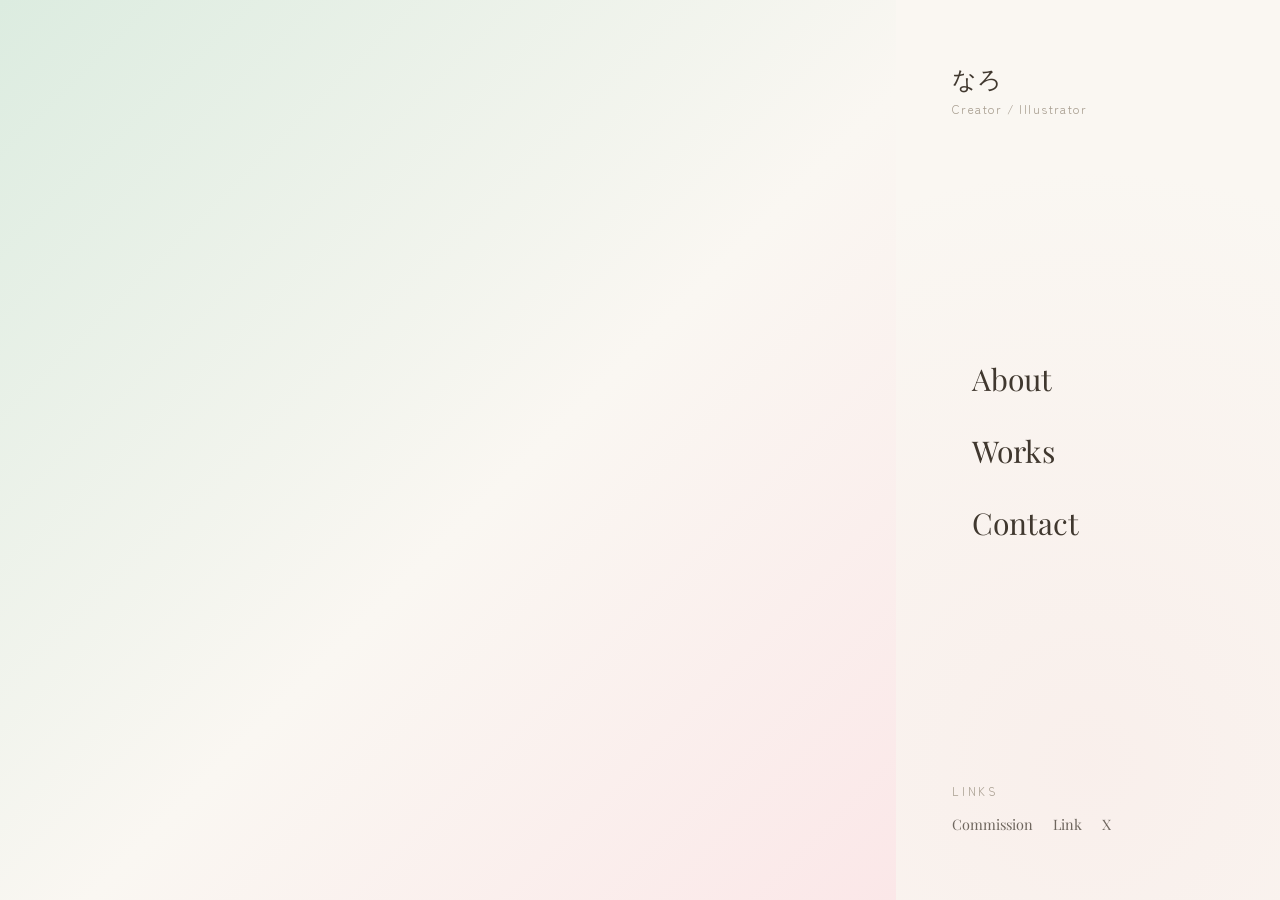
==== commit 78441f92: "サイト更新: 表示名をなろに変更 / WorksにLive2D・ANI動画7本を追加（ホバー再生・クリックで拡大モーダル・すりガラス演出）/ ダミーサンプル削除 Co-Authored-By: Cla" ====
--- a/index.html
+++ b/index.html
@@ -4,7 +4,7 @@
     <meta charset="utf-8" />
     <meta name="viewport" content="width=device-width, initial-scale=1" />
     <!-- TODO: サイト名・説明を差し替え -->
-    <title>Your Name — Portfolio</title>
+    <title>なろ — Portfolio</title>
     <meta
       name="description"
       content="一次創作とVTuber向けの創作活動をしているクリエイターのポートフォリオサイトです。"
@@ -46,7 +46,7 @@
         <div class="home-brand">
           <a href="index.html">
             <!-- TODO: お名前・肩書き -->
-            <div class="home-brand__name">Your Name</div>
+            <div class="home-brand__name">なろ</div>
             <div class="home-brand__role">Creator / Illustrator</div>
           </a>
         </div>
--- a/style.css
+++ b/style.css
@@ -430,7 +430,7 @@
 }
 .card__media {
   position: relative;
-  aspect-ratio: 4 / 3;
+  aspect-ratio: 16 / 9;
   overflow: hidden;
 }
 .card__media img,
@@ -898,3 +898,68 @@
     animation: float 11s ease-in-out infinite;
   }
 }
+
+/* ---------- Works：動画カード & 拡大モーダル ---------- */
+.card__media.has-video {
+  cursor: pointer;
+}
+
+.modal {
+  position: fixed;
+  inset: 0;
+  z-index: 100;
+  display: flex;
+  align-items: center;
+  justify-content: center;
+  padding: 5vw;
+  /* 白いすりガラス（ほわっと） */
+  background: rgba(255, 255, 255, 0.55);
+  backdrop-filter: blur(18px) saturate(1.1);
+  -webkit-backdrop-filter: blur(18px) saturate(1.1);
+  /* ふわっと表示（すりガラスはゆっくりめに） */
+  opacity: 0;
+  transition: opacity 0.5s ease;
+}
+.modal.is-open {
+  opacity: 1;
+}
+.modal[hidden] {
+  display: none;
+}
+.modal__video {
+  max-width: min(92vw, 1100px);
+  max-height: 85vh;
+  border-radius: 0.75rem;
+  background: #000;
+  box-shadow: 0 30px 90px -30px rgba(95, 82, 63, 0.45);
+  opacity: 0;
+  transform: scale(0.96);
+  transition:
+    opacity 0.45s ease,
+    transform 0.5s cubic-bezier(0.2, 0.7, 0.2, 1);
+}
+.modal.is-open .modal__video {
+  opacity: 1;
+  transform: scale(1);
+  /* 遅延なし（すりガラスと動画がほぼ同時にふわっと） */
+  transition-delay: 0s;
+}
+.modal__close {
+  position: absolute;
+  top: 1.25rem;
+  right: 1.5rem;
+  width: 2.5rem;
+  height: 2.5rem;
+  border: 1px solid var(--line);
+  border-radius: 999px;
+  background: rgba(255, 255, 255, 0.9);
+  color: var(--ink);
+  font-size: 1.5rem;
+  line-height: 1;
+  cursor: pointer;
+  box-shadow: var(--shadow-soft);
+  transition: background 0.2s;
+}
+.modal__close:hover {
+  background: #fff;
+}
